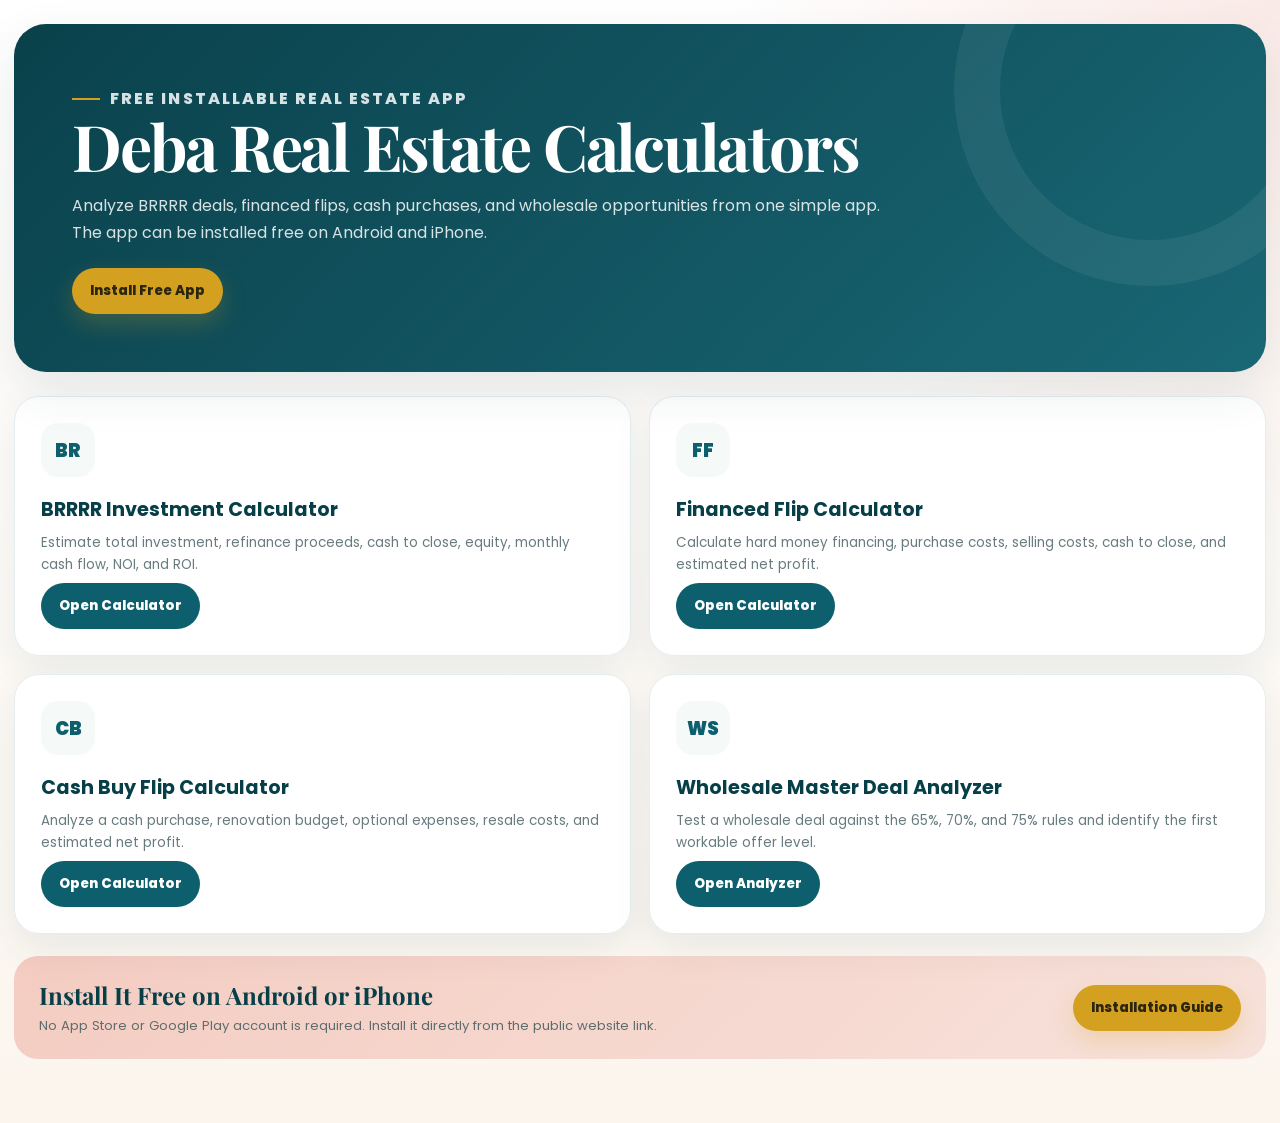
==== index.html @ 37413eb8 "Add files via upload" ====
<!DOCTYPE html>
<html lang="en">
<head>

<meta charset="UTF-8">
<meta name="viewport" content="width=device-width, initial-scale=1.0">
<meta name="theme-color" content="#0d5f6e">
<link rel="manifest" href="./manifest.webmanifest">
<link rel="apple-touch-icon" href="./icons/apple-touch-icon.png">
<link rel="preconnect" href="https://fonts.googleapis.com">
<link rel="preconnect" href="https://fonts.gstatic.com" crossorigin>
<link href="https://fonts.googleapis.com/css2?family=Playfair+Display:wght@700&family=Poppins:wght@400;500;600;700;800&display=swap" rel="stylesheet">
<link rel="stylesheet" href="./styles.css">

<title>Deba Real Estate Calculators</title>
</head>
<body>
<main class="app-page">
  <section class="hero">
    <p class="eyebrow">Free Installable Real Estate App</p>
    <h1>Deba Real Estate Calculators</h1>
    <p>
      Analyze BRRRR deals, financed flips, cash purchases, and wholesale opportunities
      from one simple app. The app can be installed free on Android and iPhone.
    </p>
    <div class="hero-actions">
      <button class="btn btn-primary" type="button" id="installAppBtn">Install Free App</button>
    </div>
  </section>

  <section class="home-grid">
    <article class="app-card">
      <div class="app-icon">BR</div>
      <h2>BRRRR Investment Calculator</h2>
      <p>Estimate total investment, refinance proceeds, cash to close, equity, monthly cash flow, NOI, and ROI.</p>
      <a class="btn btn-teal" href="./brrrr.html">Open Calculator</a>
    </article>

    <article class="app-card">
      <div class="app-icon">FF</div>
      <h2>Financed Flip Calculator</h2>
      <p>Calculate hard money financing, purchase costs, selling costs, cash to close, and estimated net profit.</p>
      <a class="btn btn-teal" href="./financed-flip.html">Open Calculator</a>
    </article>

    <article class="app-card">
      <div class="app-icon">CB</div>
      <h2>Cash Buy Flip Calculator</h2>
      <p>Analyze a cash purchase, renovation budget, optional expenses, resale costs, and estimated net profit.</p>
      <a class="btn btn-teal" href="./cash-buy.html">Open Calculator</a>
    </article>

    <article class="app-card">
      <div class="app-icon">WS</div>
      <h2>Wholesale Master Deal Analyzer</h2>
      <p>Test a wholesale deal against the 65%, 70%, and 75% rules and identify the first workable offer level.</p>
      <a class="btn btn-teal" href="./wholesale.html">Open Analyzer</a>
    </article>
  </section>

  <section class="install-card">
    <div>
      <h2>Install It Free on Android or iPhone</h2>
      <p>No App Store or Google Play account is required. Install it directly from the public website link.</p>
    </div>
    <button class="btn btn-primary" type="button" onclick="document.getElementById('installAppBtn').click()">Installation Guide</button>
  </section>
</main>

<div class="install-help" id="installHelp">
  <div class="install-modal">
    <h2>Install the Free App</h2>
    <p><strong>Android:</strong> Open this site in Chrome, tap the menu, then choose <em>Install app</em> or <em>Add to Home screen</em>.</p>
    <p><strong>iPhone:</strong> Open this site in Safari, tap Share, choose <em>Add to Home Screen</em>, then tap Add.</p>
    <button class="btn btn-teal" type="button" id="closeInstallHelp">Close</button>
  </div>
</div>

<script src="./common.js"></script>
</body>
</html>
---- styles.css ----
:root{--teal:#0d5f6e;--teal-dark:#073f49;--gold:#d4a020;--cream:#fbf5ee;--white:#fff;--ink:#16363b;--muted:#687b7f;--line:rgba(13,95,110,.14);--soft:#f5faf9;--soft2:#eef6f5;--blue:#e8f1fb;--green:#e7f7e9;--green-text:#17733c;--orange:#fff1d6;--orange-text:#9a6200;--red:#ffe4e1;--red-text:#b82d22;--shadow:0 18px 48px rgba(7,63,73,.10)}
*{box-sizing:border-box}html{scroll-behavior:smooth}body{margin:0;color:var(--ink);font-family:Poppins,Arial,sans-serif;background:radial-gradient(circle at top right,rgba(232,160,144,.22),transparent 32%),linear-gradient(180deg,#fff 0%,var(--cream) 100%)}button,input{font:inherit}a{color:inherit}
.app-page{width:min(1380px,calc(100% - 28px));margin:auto;padding:24px 0 64px}
.hero{position:relative;overflow:hidden;padding:clamp(30px,5vw,58px);border-radius:32px;color:#fff;background:linear-gradient(135deg,rgba(7,63,73,.99),rgba(13,95,110,.95));box-shadow:var(--shadow)}
.hero:after{content:"";position:absolute;width:300px;height:300px;right:-80px;top:-130px;border:46px solid rgba(255,255,255,.06);border-radius:50%}
.eyebrow{position:relative;z-index:1;display:inline-flex;align-items:center;gap:10px;margin:0 0 14px;color:#ffe5a6;font-size:.78rem;font-weight:800;letter-spacing:.13em;text-transform:uppercase}.eyebrow:before{content:"";width:28px;height:2px;background:var(--gold)}
.hero h1{position:relative;z-index:1;margin:0 0 14px;color:#fff!important;font-family:"Playfair Display",Georgia,serif;font-size:clamp(2.2rem,5vw,4.5rem);line-height:1.02;letter-spacing:-.035em}.hero p{position:relative;z-index:1;max-width:820px;margin:0;color:rgba(255,255,255,.84);font-size:1rem;line-height:1.7}
.hero-actions{display:flex;flex-wrap:wrap;gap:10px;margin-top:22px;position:relative;z-index:1}.btn{min-height:46px;padding:0 18px;border:0;border-radius:999px;cursor:pointer;font-size:.84rem;font-weight:800;text-decoration:none;display:inline-flex;align-items:center;justify-content:center;transition:.16s}.btn:hover{transform:translateY(-1px)}.btn-primary{background:var(--gold);color:#2d260e;box-shadow:0 10px 24px rgba(212,160,32,.24)}.btn-light{border:1px solid rgba(255,255,255,.18);background:rgba(255,255,255,.10);color:#fff}.btn-outline{border:1px solid var(--line);background:#fff;color:var(--teal-dark)}.btn-teal{background:var(--teal);color:#fff}
.home-grid{display:grid;grid-template-columns:repeat(2,minmax(0,1fr));gap:18px;margin-top:24px}.app-card{display:flex;min-height:260px;flex-direction:column;padding:26px;border:1px solid rgba(13,95,110,.11);border-radius:25px;background:rgba(255,255,255,.95);box-shadow:0 14px 38px rgba(7,63,73,.08);transition:.17s}.app-card:hover{transform:translateY(-3px)}.app-icon{display:grid;width:54px;height:54px;place-items:center;border-radius:17px;background:var(--soft);color:var(--teal);font-size:1.15rem;font-weight:900;margin-bottom:18px}.app-card h2{margin:0 0 8px;color:var(--teal-dark);font-size:1.2rem}.app-card p{margin:0;color:var(--muted);font-size:.84rem;line-height:1.65}.app-card .btn{margin-top:auto;align-self:flex-start}
.install-card{margin-top:22px;padding:23px 25px;border-radius:24px;display:grid;grid-template-columns:1fr auto;gap:18px;align-items:center;background:linear-gradient(135deg,#f4ccc1,#f7e2db)}.install-card h2{margin:0 0 5px;color:var(--teal-dark);font-family:"Playfair Display",Georgia,serif}.install-card p{margin:0;color:#5f6c6d;font-size:.82rem}
.calculator-layout{display:grid;grid-template-columns:minmax(0,1fr) 330px;gap:24px;align-items:start;margin-top:24px}.main-card{padding:28px;border-radius:28px;background:rgba(255,255,255,.94);border:1px solid rgba(13,95,110,.10);box-shadow:var(--shadow)}.sidebar{position:sticky;top:16px;display:flex;flex-direction:column;gap:16px}.side-card{padding:20px;border-radius:22px;background:#fff;border:1px solid var(--line);box-shadow:0 12px 30px rgba(7,63,73,.07)}.side-card h3{margin:0 0 13px;color:var(--teal-dark);font-size:1rem}
.top-summary{display:grid;grid-template-columns:repeat(3,minmax(0,1fr));gap:13px;margin-bottom:20px}.summary-box{padding:18px;border-radius:19px;background:var(--soft);border:1px solid rgba(13,95,110,.09)}.summary-box.primary{color:#fff;background:linear-gradient(135deg,var(--teal-dark),var(--teal));border:none}.summary-label{display:block;margin-bottom:5px;color:var(--muted);font-size:.68rem;font-weight:800;letter-spacing:.08em;text-transform:uppercase}.summary-box.primary .summary-label{color:rgba(255,255,255,.7)}.summary-value{display:block;font-size:clamp(1.25rem,2vw,1.75rem);font-weight:800;line-height:1.15;word-break:break-word}
.calc-section{overflow:hidden;margin-top:16px;border:1px solid var(--line);border-radius:22px;background:#fff}.calc-section summary{display:flex;align-items:center;justify-content:space-between;gap:14px;padding:20px 22px;cursor:pointer;list-style:none;background:linear-gradient(180deg,#fff,#f8fbfa)}.calc-section summary::-webkit-details-marker{display:none}.section-head{display:flex;align-items:center;gap:12px}.section-num{display:grid;width:38px;height:38px;place-items:center;flex:0 0 38px;border-radius:12px;background:var(--teal);color:#fff;font-size:.82rem;font-weight:800}.section-head h2{margin:0;color:var(--teal-dark);font-size:1.08rem}.section-head p{margin:3px 0 0;color:var(--muted);font-size:.75rem}.caret{display:grid;width:36px;height:36px;place-items:center;border-radius:12px;background:var(--soft);color:var(--teal);font-size:1.15rem;font-weight:800;transition:.18s}.calc-section[open] .caret{transform:rotate(180deg)}.section-body{padding:0 22px 22px;border-top:1px solid var(--line)}
.grid-2{display:grid;grid-template-columns:repeat(2,minmax(0,1fr));gap:14px;padding-top:20px}.grid-3{display:grid;grid-template-columns:repeat(3,minmax(0,1fr));gap:14px;padding-top:20px}.field,.result-item{min-width:0}.field label,.result-label{display:block;margin-bottom:7px;color:#274b51;font-size:.78rem;font-weight:700}.input-wrap,.output-wrap{position:relative}.symbol-left,.symbol-right{position:absolute;top:50%;transform:translateY(-50%);color:#607377;font-size:.82rem;font-weight:800;pointer-events:none}.symbol-left{left:14px}.symbol-right{right:14px}
input{width:100%;min-height:52px;border:1px solid rgba(13,95,110,.16);border-radius:15px;background:var(--soft2);color:var(--ink);padding:0 14px;font-size:.9rem;font-weight:700;outline:none}input.has-left{padding-left:32px}input.has-right{padding-right:35px}input:focus{border-color:var(--teal);box-shadow:0 0 0 4px rgba(13,95,110,.08);background:#fff}
.output{min-height:52px;display:flex;align-items:center;justify-content:flex-end;border-radius:15px;padding:0 14px;background:var(--blue);color:var(--ink);border:1px solid rgba(13,95,110,.11);font-size:.92rem;font-weight:800;text-align:right}.output.money{padding-left:32px}.output.green{background:var(--green);color:var(--green-text)}.output.orange{background:var(--orange);color:var(--orange-text)}.output.red{background:var(--red);color:var(--red-text)}
.status-pill{display:flex;align-items:center;gap:10px;margin-top:16px;padding:14px 16px;border-radius:16px;font-size:.84rem;font-weight:800}.status-pill:before{content:"";width:10px;height:10px;border-radius:50%;background:currentColor;box-shadow:0 0 0 5px currentColor;opacity:.2}.status-green{background:#e5f7ea;color:#187a37;border:1px solid #b8dfc4}.status-orange{background:#fff3d8;color:#956000;border:1px solid #eed186}.status-red{background:#ffe7e3;color:#ba2e22;border:1px solid #efada7}
.action-grid{display:grid;grid-template-columns:1fr 1fr;gap:10px;margin-top:18px}.legend{display:grid;gap:9px}.legend-item{display:grid;grid-template-columns:86px 1fr;overflow:hidden;border-radius:12px;border:1px solid var(--line);font-size:.76rem}.legend-item span{padding:9px 10px}.legend-good span:first-child{background:#73d13d;font-weight:800}.legend-bad span:first-child{background:#ffc000;font-weight:800}.legend-no span:first-child{background:#ff2a17;color:#fff;font-weight:800}.tip-list{display:grid;gap:9px;margin:0;padding:0;list-style:none}.tip-list li{display:flex;gap:9px;color:#54686b;font-size:.78rem;line-height:1.45}.tip-list li:before{content:"✓";color:var(--teal);font-weight:900}
.back-link{display:inline-flex;margin-bottom:15px;color:var(--teal-dark);font-size:.8rem;font-weight:800;text-decoration:none}.toast{position:fixed;left:50%;bottom:24px;z-index:9999;max-width:calc(100% - 30px);padding:11px 17px;border-radius:999px;background:var(--teal-dark);color:#fff;font-size:.8rem;font-weight:800;opacity:0;pointer-events:none;transform:translate(-50%,14px);transition:.18s}.toast.show{opacity:1;transform:translate(-50%,0)}
.install-help{display:none;position:fixed;inset:0;z-index:9998;padding:18px;background:rgba(3,31,36,.72);align-items:center;justify-content:center}.install-help.show{display:flex}.install-modal{width:min(520px,100%);padding:24px;border-radius:24px;background:#fff;box-shadow:var(--shadow)}.install-modal h2{margin:0 0 8px;color:var(--teal-dark)}.install-modal p{color:var(--muted);font-size:.84rem;line-height:1.6}
@media(max-width:1050px){.calculator-layout{grid-template-columns:1fr}.sidebar{position:static;display:grid;grid-template-columns:repeat(2,minmax(0,1fr))}}
@media(max-width:760px){.app-page{width:min(100% - 16px,1380px);padding-top:8px}.hero{padding:29px 21px;border-radius:24px}.home-grid,.top-summary,.grid-2,.grid-3,.sidebar,.install-card{grid-template-columns:1fr}.main-card{padding:18px}.section-body{padding:0 15px 16px}.calc-section summary{padding:17px 15px}.section-head p{display:none}.action-grid{grid-template-columns:1fr}.btn{width:100%}.hero-actions{display:grid}}
@media print{body{background:#fff}.app-page{width:100%;padding:0}.hero-actions,.action-grid,.sidebar,.back-link,.install-card{display:none!important}.hero{background:#fff;color:#111;border:1px solid #bbb;box-shadow:none}.hero h1,.hero p,.eyebrow{color:#111!important}.calculator-layout{grid-template-columns:1fr}.main-card{box-shadow:none}}
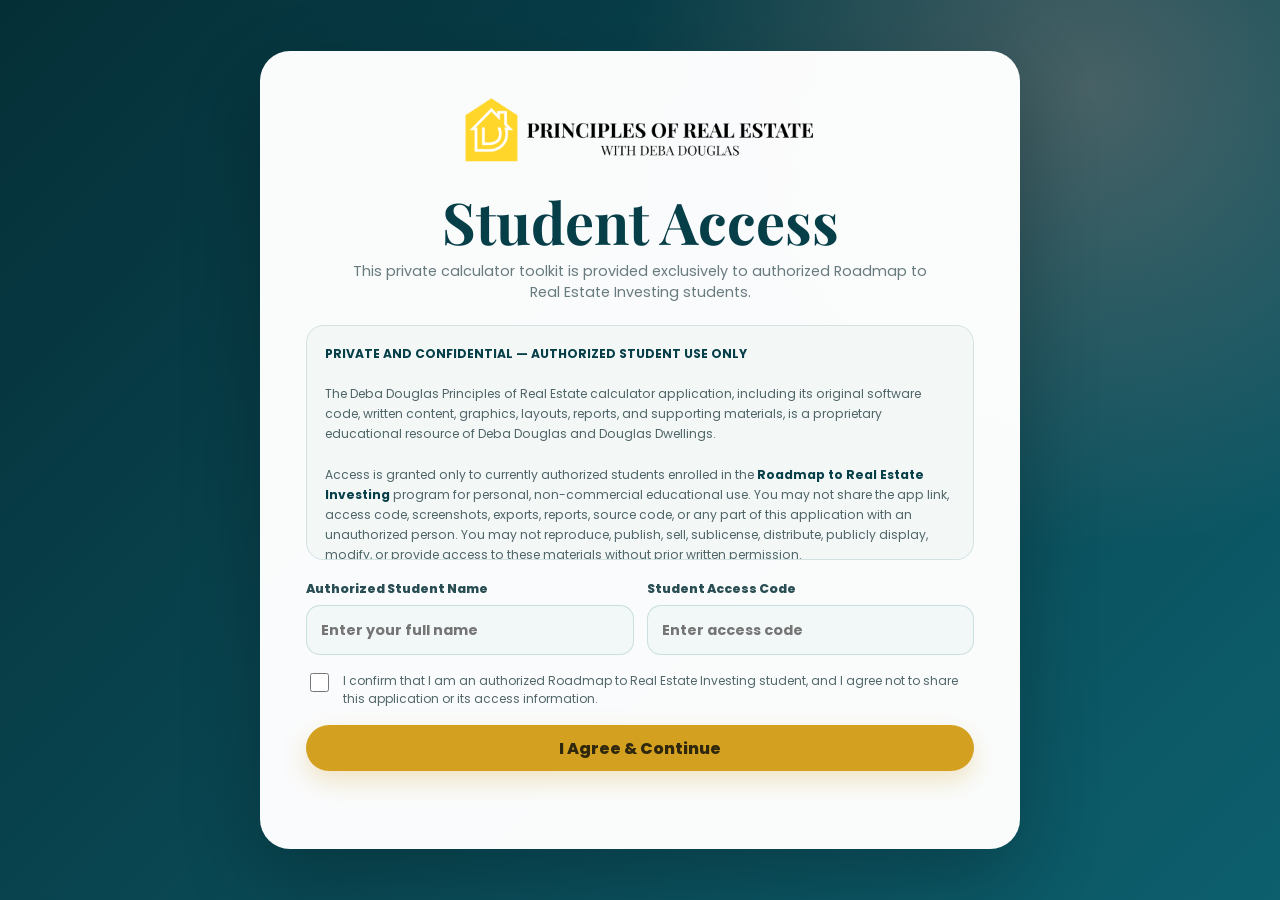
==== commit 0d27c983: "Add files via upload" ====
--- a/index.html
+++ b/index.html
@@ -1,81 +1,2199 @@
 <!DOCTYPE html>
 <html lang="en">
 <head>
-
-<meta charset="UTF-8">
-<meta name="viewport" content="width=device-width, initial-scale=1.0">
-<meta name="theme-color" content="#0d5f6e">
-<link rel="manifest" href="./manifest.webmanifest">
-<link rel="apple-touch-icon" href="./icons/apple-touch-icon.png">
-<link rel="preconnect" href="https://fonts.googleapis.com">
-<link rel="preconnect" href="https://fonts.gstatic.com" crossorigin>
-<link href="https://fonts.googleapis.com/css2?family=Playfair+Display:wght@700&family=Poppins:wght@400;500;600;700;800&display=swap" rel="stylesheet">
-<link rel="stylesheet" href="./styles.css">
-
-<title>Deba Real Estate Calculators</title>
+  <meta charset="UTF-8">
+  <meta name="viewport" content="width=device-width, initial-scale=1, viewport-fit=cover">
+  <meta name="theme-color" content="#0d5f6e">
+  <meta name="apple-mobile-web-app-capable" content="yes">
+  <meta name="apple-mobile-web-app-status-bar-style" content="default">
+  <meta name="apple-mobile-web-app-title" content="Deba Real Estate">
+  <meta name="description" content="Private real estate calculator toolkit for authorized Roadmap to Real Estate Investing students.">
+
+  <title>Deba Douglas Principles of Real Estate</title>
+
+  <link rel="manifest" href="manifest.webmanifest">
+  <link rel="apple-touch-icon" href="icons/apple-touch-icon.png">
+  <link rel="icon" type="image/png" sizes="192x192" href="icons/icon-192.png">
+
+  <link rel="preconnect" href="https://fonts.googleapis.com">
+  <link rel="preconnect" href="https://fonts.gstatic.com" crossorigin>
+  <link href="https://fonts.googleapis.com/css2?family=Playfair+Display:wght@700&family=Poppins:wght@400;500;600;700;800&display=swap" rel="stylesheet">
+
+  <style>
+    :root{
+      --teal:#0d5f6e;
+      --teal-dark:#073f49;
+      --gold:#d4a020;
+      --yellow:#ffd42a;
+      --salmon:#e8a090;
+      --cream:#fbf5ee;
+      --white:#ffffff;
+      --ink:#17383d;
+      --muted:#687b7f;
+      --line:rgba(13,95,110,.14);
+      --soft:#f3f8f7;
+      --blue:#e8f1fb;
+      --green:#e6f7e9;
+      --green-text:#16723b;
+      --orange:#fff1d5;
+      --orange-text:#986100;
+      --red:#ffe4e1;
+      --red-text:#b82c22;
+      --shadow:0 18px 48px rgba(7,63,73,.11);
+      --radius-xl:32px;
+      --radius-lg:25px;
+      --radius-md:18px;
+      --safe-bottom:env(safe-area-inset-bottom, 0px);
+    }
+
+    *{box-sizing:border-box}
+
+    html{scroll-behavior:smooth}
+
+    body{
+      margin:0;
+      min-height:100vh;
+      color:var(--ink);
+      font-family:"Poppins",Arial,sans-serif;
+      background:
+        radial-gradient(circle at top right,rgba(232,160,144,.22),transparent 32%),
+        linear-gradient(180deg,#ffffff 0%,var(--cream) 100%);
+    }
+
+    button,input,select{font:inherit}
+    button,a{-webkit-tap-highlight-color:transparent}
+    [hidden]{display:none!important}
+
+    .access-gate{
+      position:fixed;
+      inset:0;
+      z-index:10000;
+      display:grid;
+      place-items:center;
+      overflow:auto;
+      padding:24px;
+      background:
+        radial-gradient(circle at 85% 10%,rgba(232,160,144,.28),transparent 34%),
+        linear-gradient(135deg,#052f37,#0d5f6e);
+    }
+
+    .access-card{
+      width:min(760px,100%);
+      padding:clamp(24px,5vw,46px);
+      border-radius:30px;
+      background:rgba(255,255,255,.98);
+      box-shadow:0 30px 80px rgba(0,0,0,.24);
+    }
+
+    .gate-logo{
+      width:min(360px,80%);
+      height:auto;
+      display:block;
+      margin:0 auto 24px;
+    }
+
+    .access-card h1{
+      margin:0 0 10px;
+      color:var(--teal-dark);
+      font-family:"Playfair Display",Georgia,serif;
+      font-size:clamp(2rem,5vw,3.6rem);
+      line-height:1.03;
+      text-align:center;
+    }
+
+    .gate-sub{
+      margin:0 auto 22px;
+      max-width:600px;
+      color:var(--muted);
+      text-align:center;
+      font-size:.9rem;
+    }
+
+    .legal-box{
+      max-height:235px;
+      overflow:auto;
+      margin:0 0 20px;
+      padding:18px;
+      border:1px solid var(--line);
+      border-radius:18px;
+      background:var(--soft);
+      color:#506568;
+      font-size:.76rem;
+      line-height:1.65;
+    }
+
+    .legal-box strong{color:var(--teal-dark)}
+
+    .gate-grid{
+      display:grid;
+      grid-template-columns:1fr 1fr;
+      gap:13px;
+    }
+
+    .gate-field label,
+    .field label{
+      display:block;
+      margin-bottom:7px;
+      color:#284d53;
+      font-size:.78rem;
+      font-weight:800;
+    }
+
+    input,select{
+      width:100%;
+      min-height:50px;
+      padding:0 14px;
+      border:1px solid rgba(13,95,110,.17);
+      border-radius:14px;
+      outline:none;
+      color:var(--ink);
+      background:#f2f8f7;
+      font-size:.9rem;
+      font-weight:700;
+      transition:border-color .16s ease,box-shadow .16s ease,background .16s ease;
+    }
+
+    input:focus,select:focus{
+      border-color:var(--teal);
+      background:#fff;
+      box-shadow:0 0 0 4px rgba(13,95,110,.08);
+    }
+
+    .agreement{
+      display:flex;
+      gap:11px;
+      align-items:flex-start;
+      margin:17px 0;
+      color:#52676a;
+      font-size:.75rem;
+      line-height:1.5;
+    }
+
+    .agreement input{
+      width:19px;
+      min-height:19px;
+      height:19px;
+      flex:0 0 19px;
+      margin-top:1px;
+      accent-color:var(--teal);
+    }
+
+    .gate-button,.app-button{
+      min-height:46px;
+      border:0;
+      border-radius:999px;
+      cursor:pointer;
+      font-weight:800;
+      transition:transform .16s ease,box-shadow .16s ease,background .16s ease;
+    }
+
+    .gate-button{
+      width:100%;
+      color:#2f280d;
+      background:var(--gold);
+      box-shadow:0 10px 24px rgba(212,160,32,.25);
+    }
+
+    .gate-button:hover,.app-button:hover{transform:translateY(-1px)}
+
+    .gate-error{
+      min-height:22px;
+      margin:10px 0 0;
+      color:#ba2e22;
+      font-size:.76rem;
+      font-weight:700;
+      text-align:center;
+    }
+
+    .app-shell{
+      min-height:100vh;
+      padding-bottom:calc(50px + var(--safe-bottom));
+    }
+
+    .topbar{
+      position:sticky;
+      top:0;
+      z-index:100;
+      border-bottom:1px solid rgba(13,95,110,.10);
+      background:rgba(255,255,255,.93);
+      backdrop-filter:blur(15px);
+    }
+
+    .topbar-inner{
+      width:min(1420px,calc(100% - 28px));
+      margin:0 auto;
+      min-height:74px;
+      display:flex;
+      align-items:center;
+      justify-content:space-between;
+      gap:16px;
+    }
+
+    .brand{
+      display:flex;
+      align-items:center;
+      gap:13px;
+      min-width:0;
+      text-decoration:none;
+    }
+
+    .brand img{
+      width:210px;
+      max-width:43vw;
+      height:auto;
+      display:block;
+    }
+
+    .authorized{
+      display:block;
+      color:var(--muted);
+      font-size:.68rem;
+      font-weight:700;
+      white-space:nowrap;
+      overflow:hidden;
+      text-overflow:ellipsis;
+    }
+
+    .topbar-actions{
+      display:flex;
+      gap:8px;
+      flex:0 0 auto;
+    }
+
+    .app-button{
+      display:inline-flex;
+      align-items:center;
+      justify-content:center;
+      min-height:42px;
+      padding:0 15px;
+      color:var(--teal-dark);
+      background:var(--soft);
+      font-size:.75rem;
+    }
+
+    .app-button.primary{
+      color:#2f280d;
+      background:var(--gold);
+    }
+
+    .app-button.outline{
+      border:1px solid var(--line);
+      background:#fff;
+    }
+
+    .app-main{
+      width:min(1420px,calc(100% - 28px));
+      margin:0 auto;
+      padding:24px 0 0;
+    }
+
+    .view{animation:fadeUp .28s ease}
+
+    @keyframes fadeUp{
+      from{opacity:0;transform:translateY(7px)}
+      to{opacity:1;transform:translateY(0)}
+    }
+
+    .dashboard-hero{
+      position:relative;
+      overflow:hidden;
+      padding:clamp(30px,6vw,70px);
+      border-radius:var(--radius-xl);
+      color:#fff;
+      background:linear-gradient(135deg,var(--teal-dark),var(--teal));
+      box-shadow:var(--shadow);
+    }
+
+    .dashboard-hero::after{
+      content:"";
+      position:absolute;
+      width:330px;
+      height:330px;
+      top:-190px;
+      right:-85px;
+      border:54px solid rgba(255,255,255,.06);
+      border-radius:50%;
+    }
+
+    .eyebrow{
+      position:relative;
+      z-index:1;
+      display:inline-flex;
+      align-items:center;
+      gap:10px;
+      margin:0 0 15px;
+      color:#ffe8a9;
+      font-size:.76rem;
+      font-weight:800;
+      letter-spacing:.13em;
+      text-transform:uppercase;
+    }
+
+    .eyebrow::before{
+      content:"";
+      width:28px;
+      height:2px;
+      background:var(--gold);
+    }
+
+    .dashboard-hero h1{
+      position:relative;
+      z-index:1;
+      max-width:900px;
+      margin:0 0 14px;
+      color:#fff!important;
+      font-family:"Playfair Display",Georgia,serif;
+      font-size:clamp(2.3rem,6vw,5rem);
+      line-height:.99;
+      letter-spacing:-.04em;
+    }
+
+    .dashboard-hero p{
+      position:relative;
+      z-index:1;
+      max-width:760px;
+      margin:0;
+      color:rgba(255,255,255,.82);
+      font-size:.96rem;
+      line-height:1.7;
+    }
+
+    .calculator-grid{
+      display:grid;
+      grid-template-columns:repeat(2,minmax(0,1fr));
+      gap:18px;
+      margin-top:24px;
+    }
+
+    .calculator-card{
+      display:flex;
+      min-height:255px;
+      flex-direction:column;
+      padding:25px;
+      border:1px solid rgba(13,95,110,.11);
+      border-radius:var(--radius-lg);
+      background:rgba(255,255,255,.95);
+      box-shadow:0 14px 38px rgba(7,63,73,.07);
+      transition:transform .18s ease,box-shadow .18s ease,border-color .18s ease;
+    }
+
+    .calculator-card:hover{
+      transform:translateY(-3px);
+      border-color:rgba(13,95,110,.24);
+      box-shadow:0 18px 44px rgba(7,63,73,.1);
+    }
+
+    .card-icon{
+      display:grid;
+      width:50px;
+      height:50px;
+      place-items:center;
+      margin-bottom:17px;
+      border-radius:16px;
+      color:var(--teal);
+      background:var(--soft);
+      font-size:1.25rem;
+      font-weight:800;
+    }
+
+    .calculator-card h2{
+      margin:0 0 8px;
+      color:var(--teal-dark);
+      font-size:1.2rem;
+      line-height:1.25;
+    }
+
+    .calculator-card p{
+      margin:0;
+      color:var(--muted);
+      font-size:.8rem;
+      line-height:1.6;
+    }
+
+    .calculator-card .app-button{
+      align-self:flex-start;
+      margin-top:auto;
+    }
+
+    .student-notice{
+      margin-top:20px;
+      padding:18px 20px;
+      border-left:4px solid var(--gold);
+      border-radius:0 17px 17px 0;
+      color:#655f4d;
+      background:#fff7df;
+      font-size:.76rem;
+      line-height:1.6;
+    }
+
+    .calc-header{
+      display:flex;
+      align-items:center;
+      justify-content:space-between;
+      gap:18px;
+      margin-bottom:18px;
+      padding:22px 24px;
+      border-radius:23px;
+      color:#fff;
+      background:linear-gradient(135deg,var(--teal-dark),var(--teal));
+      box-shadow:var(--shadow);
+    }
+
+    .calc-header h1{
+      margin:0 0 5px;
+      color:#fff!important;
+      font-family:"Playfair Display",Georgia,serif;
+      font-size:clamp(1.7rem,4vw,3.1rem);
+      line-height:1.05;
+    }
+
+    .calc-header p{
+      margin:0;
+      color:rgba(255,255,255,.77);
+      font-size:.78rem;
+    }
+
+    .calc-header-actions{
+      display:flex;
+      flex-wrap:wrap;
+      justify-content:flex-end;
+      gap:8px;
+    }
+
+    .calc-header .app-button{
+      color:#fff;
+      background:rgba(255,255,255,.11);
+      border:1px solid rgba(255,255,255,.16);
+    }
+
+    .calc-header .app-button.primary{
+      color:#2f280d;
+      background:var(--gold);
+      border-color:var(--gold);
+    }
+
+    .summary-grid{
+      display:grid;
+      grid-template-columns:repeat(3,minmax(0,1fr));
+      gap:13px;
+      margin-bottom:18px;
+    }
+
+    .summary-card{
+      padding:18px;
+      border:1px solid rgba(13,95,110,.09);
+      border-radius:19px;
+      background:var(--soft);
+    }
+
+    .summary-card.primary{
+      color:#fff;
+      background:linear-gradient(135deg,var(--teal-dark),var(--teal));
+      border:0;
+    }
+
+    .summary-label{
+      display:block;
+      margin-bottom:6px;
+      color:var(--muted);
+      font-size:.68rem;
+      font-weight:800;
+      letter-spacing:.07em;
+      text-transform:uppercase;
+    }
+
+    .summary-card.primary .summary-label{color:rgba(255,255,255,.68)}
+
+    .summary-value{
+      display:block;
+      font-size:clamp(1.2rem,2.4vw,1.75rem);
+      font-weight:800;
+      line-height:1.15;
+      word-break:break-word;
+    }
+
+    .calc-layout{
+      display:grid;
+      grid-template-columns:minmax(0,1fr) 300px;
+      gap:20px;
+      align-items:start;
+    }
+
+    .calc-main{
+      padding:22px;
+      border:1px solid rgba(13,95,110,.10);
+      border-radius:var(--radius-lg);
+      background:rgba(255,255,255,.95);
+      box-shadow:0 14px 38px rgba(7,63,73,.07);
+    }
+
+    .calc-side{
+      position:sticky;
+      top:94px;
+      display:grid;
+      gap:15px;
+    }
+
+    .side-card{
+      padding:19px;
+      border:1px solid rgba(13,95,110,.10);
+      border-radius:20px;
+      background:#fff;
+      box-shadow:0 12px 30px rgba(7,63,73,.06);
+    }
+
+    .side-card h3{
+      margin:0 0 12px;
+      color:var(--teal-dark);
+      font-size:.95rem;
+    }
+
+    .side-card p,
+    .side-card li{
+      color:var(--muted);
+      font-size:.73rem;
+      line-height:1.55;
+    }
+
+    .side-card ul{
+      margin:0;
+      padding-left:18px;
+    }
+
+    details.calc-section{
+      overflow:hidden;
+      margin-top:14px;
+      border:1px solid var(--line);
+      border-radius:20px;
+      background:#fff;
+    }
+
+    details.calc-section:first-child{margin-top:0}
+
+    .section-summary{
+      display:flex;
+      align-items:center;
+      justify-content:space-between;
+      gap:15px;
+      padding:18px 19px;
+      cursor:pointer;
+      list-style:none;
+      background:linear-gradient(180deg,#fff,#f8fbfa);
+      user-select:none;
+    }
+
+    .section-summary::-webkit-details-marker{display:none}
+
+    .section-summary-left{
+      display:flex;
+      align-items:center;
+      gap:11px;
+      min-width:0;
+    }
+
+    .section-number{
+      display:grid;
+      width:36px;
+      height:36px;
+      flex:0 0 36px;
+      place-items:center;
+      border-radius:11px;
+      color:#fff;
+      background:var(--teal);
+      font-size:.78rem;
+      font-weight:800;
+    }
+
+    .section-summary h2{
+      margin:0 0 3px;
+      color:var(--teal-dark);
+      font-size:1rem;
+      line-height:1.25;
+    }
+
+    .section-summary p{
+      margin:0;
+      color:var(--muted);
+      font-size:.69rem;
+    }
+
+    .caret{
+      display:grid;
+      width:34px;
+      height:34px;
+      flex:0 0 34px;
+      place-items:center;
+      border-radius:11px;
+      color:var(--teal);
+      background:var(--soft);
+      font-size:1.12rem;
+      font-weight:800;
+      transition:transform .18s ease;
+    }
+
+    details[open] .caret{transform:rotate(180deg)}
+
+    .section-body{
+      padding:19px;
+      border-top:1px solid var(--line);
+    }
+
+    .field-grid{
+      display:grid;
+      grid-template-columns:repeat(2,minmax(0,1fr));
+      gap:13px;
+    }
+
+    .field.full{grid-column:1/-1}
+
+    .input-wrap,.output-wrap{position:relative}
+
+    .prefix,.suffix{
+      position:absolute;
+      top:50%;
+      transform:translateY(-50%);
+      color:#607477;
+      font-size:.78rem;
+      font-weight:800;
+      pointer-events:none;
+    }
+
+    .prefix{left:13px}
+    .suffix{right:13px}
+    input.with-prefix{padding-left:30px}
+    input.with-suffix{padding-right:36px}
+
+    .result-grid{
+      display:grid;
+      grid-template-columns:repeat(2,minmax(0,1fr));
+      gap:12px;
+      margin-top:13px;
+    }
+
+    .result-item label{
+      display:block;
+      margin-bottom:7px;
+      color:#284d53;
+      font-size:.74rem;
+      font-weight:800;
+    }
+
+    .output{
+      min-height:50px;
+      display:flex;
+      align-items:center;
+      justify-content:flex-end;
+      padding:0 13px;
+      border:1px solid rgba(13,95,110,.10);
+      border-radius:14px;
+      color:var(--ink);
+      background:var(--blue);
+      font-size:.88rem;
+      font-weight:800;
+      text-align:right;
+    }
+
+    .output.money{padding-left:30px}
+    .output.green{color:var(--green-text);background:var(--green)}
+    .output.orange{color:var(--orange-text);background:var(--orange)}
+    .output.red{color:var(--red-text);background:var(--red)}
+
+    .status{
+      display:flex;
+      align-items:center;
+      gap:9px;
+      margin-top:13px;
+      padding:13px 14px;
+      border-radius:15px;
+      font-size:.78rem;
+      font-weight:800;
+    }
+
+    .status::before{
+      content:"";
+      width:9px;
+      height:9px;
+      flex:0 0 9px;
+      border-radius:50%;
+      background:currentColor;
+      box-shadow:0 0 0 5px currentColor;
+      opacity:.2;
+    }
+
+    .status.green{color:var(--green-text);background:var(--green)}
+    .status.orange{color:var(--orange-text);background:var(--orange)}
+    .status.red{color:var(--red-text);background:var(--red)}
+
+    .action-grid{
+      display:grid;
+      grid-template-columns:1fr 1fr;
+      gap:8px;
+      margin-top:14px;
+    }
+
+    .action-grid .app-button{
+      width:100%;
+      border:1px solid var(--line);
+      background:#fff;
+    }
+
+    .action-grid .app-button.primary{
+      border-color:var(--gold);
+      background:var(--gold);
+    }
+
+    .rule-table{
+      display:grid;
+      gap:12px;
+    }
+
+    .rule-card{
+      padding:16px;
+      border:1px solid var(--line);
+      border-radius:17px;
+      background:#fff;
+    }
+
+    .rule-card h3{
+      margin:0 0 12px;
+      color:var(--teal-dark);
+      font-size:.95rem;
+    }
+
+    .rule-rows{
+      display:grid;
+      gap:8px;
+    }
+
+    .rule-row{
+      display:flex;
+      align-items:center;
+      justify-content:space-between;
+      gap:14px;
+      padding:9px 11px;
+      border-radius:11px;
+      background:var(--soft);
+      font-size:.73rem;
+    }
+
+    .rule-row span:first-child{color:var(--muted)}
+    .rule-row strong{text-align:right}
+
+    .legal-footer{
+      margin-top:20px;
+      padding:16px 18px;
+      border-radius:17px;
+      color:#6b6655;
+      background:#fff7df;
+      font-size:.68rem;
+      line-height:1.55;
+      text-align:center;
+    }
+
+    .install-modal{
+      position:fixed;
+      inset:0;
+      z-index:9000;
+      display:grid;
+      place-items:center;
+      padding:22px;
+      background:rgba(5,47,55,.70);
+      backdrop-filter:blur(8px);
+    }
+
+    .modal-card{
+      width:min(520px,100%);
+      padding:25px;
+      border-radius:24px;
+      background:#fff;
+      box-shadow:0 24px 70px rgba(0,0,0,.22);
+    }
+
+    .modal-card h2{
+      margin:0 0 8px;
+      color:var(--teal-dark);
+      font-family:"Playfair Display",Georgia,serif;
+      font-size:1.7rem;
+    }
+
+    .modal-card p,.modal-card li{
+      color:var(--muted);
+      font-size:.78rem;
+      line-height:1.6;
+    }
+
+    .modal-actions{
+      display:flex;
+      gap:8px;
+      justify-content:flex-end;
+      margin-top:17px;
+    }
+
+    .toast{
+      position:fixed;
+      left:50%;
+      bottom:calc(22px + var(--safe-bottom));
+      z-index:12000;
+      max-width:calc(100% - 28px);
+      padding:11px 17px;
+      border-radius:999px;
+      color:#fff;
+      background:var(--teal-dark);
+      box-shadow:0 13px 30px rgba(7,63,73,.25);
+      font-size:.76rem;
+      font-weight:800;
+      opacity:0;
+      pointer-events:none;
+      transform:translate(-50%,13px);
+      transition:opacity .18s ease,transform .18s ease;
+    }
+
+    .toast.show{opacity:1;transform:translate(-50%,0)}
+
+    @media(max-width:1020px){
+      .calc-layout{grid-template-columns:1fr}
+      .calc-side{position:static;grid-template-columns:repeat(2,minmax(0,1fr))}
+    }
+
+    @media(max-width:760px){
+      .gate-grid,
+      .calculator-grid,
+      .summary-grid,
+      .field-grid,
+      .result-grid,
+      .calc-side{
+        grid-template-columns:1fr;
+      }
+
+      .field.full{grid-column:auto}
+
+      .topbar-inner{
+        min-height:68px;
+      }
+
+      .brand img{
+        width:160px;
+        max-width:44vw;
+      }
+
+      .authorized{display:none}
+
+      .topbar-actions .app-button{
+        min-height:39px;
+        padding:0 11px;
+        font-size:.67rem;
+      }
+
+      .app-main{
+        width:min(100% - 16px,1420px);
+        padding-top:10px;
+      }
+
+      .dashboard-hero{
+        padding:30px 22px;
+        border-radius:24px;
+      }
+
+      .calculator-card{min-height:230px}
+
+      .calc-header{
+        display:block;
+        padding:20px;
+      }
+
+      .calc-header-actions{
+        justify-content:flex-start;
+        margin-top:15px;
+      }
+
+      .calc-main{padding:14px}
+      .section-summary{padding:16px 14px}
+      .section-body{padding:14px}
+    }
+
+    @media(max-width:500px){
+      .access-gate{padding:10px}
+      .access-card{padding:20px 16px;border-radius:22px}
+      .legal-box{max-height:210px}
+      .topbar-actions #logoutButton{display:none}
+      .calc-header-actions,
+      .action-grid{
+        display:grid;
+        grid-template-columns:1fr 1fr;
+      }
+      .calc-header-actions .app-button{width:100%}
+      .section-summary p{display:none}
+      .modal-actions{display:grid;grid-template-columns:1fr}
+      .modal-actions .app-button{width:100%}
+    }
+
+    @media print{
+      body{background:#fff}
+      .topbar,
+      .calc-header-actions,
+      .action-grid,
+      .calc-side,
+      .toast,
+      .install-modal{
+        display:none!important;
+      }
+
+      .app-main{width:100%;padding:0}
+      .calc-header{box-shadow:none}
+      details.calc-section{break-inside:avoid}
+      details.calc-section:not([open]) .section-body{display:block}
+      .legal-footer{border:1px solid #ddd}
+    }
+  </style>
 </head>
+
 <body>
-<main class="app-page">
-  <section class="hero">
-    <p class="eyebrow">Free Installable Real Estate App</p>
-    <h1>Deba Real Estate Calculators</h1>
-    <p>
-      Analyze BRRRR deals, financed flips, cash purchases, and wholesale opportunities
-      from one simple app. The app can be installed free on Android and iPhone.
-    </p>
-    <div class="hero-actions">
-      <button class="btn btn-primary" type="button" id="installAppBtn">Install Free App</button>
+  <section class="access-gate" id="accessGate">
+    <div class="access-card">
+      <img class="gate-logo" src="assets/deba-logo.png" alt="Deba Douglas Principles of Real Estate">
+      <h1>Student Access</h1>
+      <p class="gate-sub">
+        This private calculator toolkit is provided exclusively to authorized
+        Roadmap to Real Estate Investing students.
+      </p>
+
+      <div class="legal-box">
+        <strong>PRIVATE AND CONFIDENTIAL — AUTHORIZED STUDENT USE ONLY</strong><br><br>
+        The Deba Douglas Principles of Real Estate calculator application, including
+        its original software code, written content, graphics, layouts, reports, and
+        supporting materials, is a proprietary educational resource of Deba Douglas
+        and Douglas Dwellings.<br><br>
+
+        Access is granted only to currently authorized students enrolled in the
+        <strong>Roadmap to Real Estate Investing</strong> program for personal,
+        non-commercial educational use. You may not share the app link, access code,
+        screenshots, exports, reports, source code, or any part of this application
+        with an unauthorized person. You may not reproduce, publish, sell, sublicense,
+        distribute, publicly display, modify, or provide access to these materials
+        without prior written permission.<br><br>
+
+        Unauthorized access or distribution may result in immediate removal of access.
+        Douglas Dwellings reserves the right to pursue available legal remedies where
+        appropriate.<br><br>
+
+        All calculator results are educational estimates only and are not financial,
+        legal, tax, lending, appraisal, accounting, or investment advice. Verify all
+        figures independently and consult qualified professionals before making an
+        investment decision.
+      </div>
+
+      <div class="gate-grid">
+        <div class="gate-field">
+          <label for="studentName">Authorized Student Name</label>
+          <input id="studentName" type="text" autocomplete="name" placeholder="Enter your full name">
+        </div>
+
+        <div class="gate-field">
+          <label for="studentCode">Student Access Code</label>
+          <input id="studentCode" type="password" autocomplete="current-password" placeholder="Enter access code">
+        </div>
+      </div>
+
+      <label class="agreement">
+        <input id="legalAgreement" type="checkbox">
+        <span>
+          I confirm that I am an authorized Roadmap to Real Estate Investing student,
+          and I agree not to share this application or its access information.
+        </span>
+      </label>
+
+      <button class="gate-button" id="accessButton" type="button">
+        I Agree & Continue
+      </button>
+
+      <p class="gate-error" id="gateError"></p>
     </div>
   </section>
 
-  <section class="home-grid">
-    <article class="app-card">
-      <div class="app-icon">BR</div>
-      <h2>BRRRR Investment Calculator</h2>
-      <p>Estimate total investment, refinance proceeds, cash to close, equity, monthly cash flow, NOI, and ROI.</p>
-      <a class="btn btn-teal" href="./brrrr.html">Open Calculator</a>
-    </article>
-
-    <article class="app-card">
-      <div class="app-icon">FF</div>
-      <h2>Financed Flip Calculator</h2>
-      <p>Calculate hard money financing, purchase costs, selling costs, cash to close, and estimated net profit.</p>
-      <a class="btn btn-teal" href="./financed-flip.html">Open Calculator</a>
-    </article>
-
-    <article class="app-card">
-      <div class="app-icon">CB</div>
-      <h2>Cash Buy Flip Calculator</h2>
-      <p>Analyze a cash purchase, renovation budget, optional expenses, resale costs, and estimated net profit.</p>
-      <a class="btn btn-teal" href="./cash-buy.html">Open Calculator</a>
-    </article>
-
-    <article class="app-card">
-      <div class="app-icon">WS</div>
-      <h2>Wholesale Master Deal Analyzer</h2>
-      <p>Test a wholesale deal against the 65%, 70%, and 75% rules and identify the first workable offer level.</p>
-      <a class="btn btn-teal" href="./wholesale.html">Open Analyzer</a>
-    </article>
-  </section>
-
-  <section class="install-card">
-    <div>
-      <h2>Install It Free on Android or iPhone</h2>
-      <p>No App Store or Google Play account is required. Install it directly from the public website link.</p>
+  <div class="app-shell" id="appShell" hidden>
+    <header class="topbar">
+      <div class="topbar-inner">
+        <a class="brand" href="#home" aria-label="Return to calculator dashboard">
+          <div>
+            <img src="assets/deba-logo.png" alt="Deba Douglas Principles of Real Estate">
+            <span class="authorized" id="authorizedStudent"></span>
+          </div>
+        </a>
+
+        <div class="topbar-actions">
+          <button class="app-button primary" id="installButton" type="button">
+            Install App
+          </button>
+          <button class="app-button outline" id="logoutButton" type="button">
+            Lock App
+          </button>
+        </div>
+      </div>
+    </header>
+
+    <main class="app-main">
+      <section class="view" id="homeView">
+        <div class="dashboard-hero">
+          <p class="eyebrow">Private Student Calculator Toolkit</p>
+          <h1>Four Calculators. One Real Estate App.</h1>
+          <p>
+            Analyze BRRRR opportunities, financed flips, cash purchases, and wholesale
+            deals from one installable app built for Roadmap to Real Estate Investing students.
+          </p>
+        </div>
+
+        <div class="calculator-grid">
+          <article class="calculator-card">
+            <span class="card-icon">B</span>
+            <h2>BRRRR Investment Calculator</h2>
+            <p>
+              Estimate total investment, refinance proceeds, equity, monthly cash flow,
+              annual NOI, and cash-on-cash return.
+            </p>
+            <a class="app-button primary" href="#brrrr">Open Calculator</a>
+          </article>
+
+          <article class="calculator-card">
+            <span class="card-icon">F</span>
+            <h2>Financed Flip Calculator</h2>
+            <p>
+              Analyze a hard-money purchase, cash to close, selling costs, total investment,
+              and projected net profit.
+            </p>
+            <a class="app-button primary" href="#financed-flip">Open Calculator</a>
+          </article>
+
+          <article class="calculator-card">
+            <span class="card-icon">C</span>
+            <h2>Cash Buy Flip Calculator</h2>
+            <p>
+              Calculate acquisition, rehab, optional holding costs, selling costs,
+              and projected profit for an all-cash purchase.
+            </p>
+            <a class="app-button primary" href="#cash-buy">Open Calculator</a>
+          </article>
+
+          <article class="calculator-card">
+            <span class="card-icon">W</span>
+            <h2>Wholesale Master Deal Analyzer</h2>
+            <p>
+              Test a seller’s asking price against the 65%, 70%, and 75% rules and
+              identify the best viable wholesale rule.
+            </p>
+            <a class="app-button primary" href="#wholesale">Open Calculator</a>
+          </article>
+        </div>
+
+        <div class="student-notice">
+          <strong>Authorized student reminder:</strong> This app, access code, calculator
+          screenshots, reports, and exported results must not be shared with anyone outside
+          the Roadmap to Real Estate Investing program.
+        </div>
+      </section>
+
+      <!-- BRRRR -->
+      <section class="view calculator-view" id="brrrrView" hidden>
+        <div class="calc-header">
+          <div>
+            <h1>BRRRR Investment Calculator</h1>
+            <p>Buy • Rehab • Rent • Refinance • Repeat</p>
+          </div>
+          <div class="calc-header-actions">
+            <a class="app-button" href="#home">Back</a>
+            <button class="app-button" type="button" data-action="sample" data-calc="brrrr">Sample</button>
+            <button class="app-button" type="button" data-action="clear" data-calc="brrrr">Clear</button>
+            <button class="app-button primary" type="button" data-action="save" data-calc="brrrr">Save</button>
+          </div>
+        </div>
+
+        <div class="summary-grid">
+          <div class="summary-card primary">
+            <span class="summary-label">Monthly Cash Flow</span>
+            <strong class="summary-value" id="b_summaryCashFlow">$0.00</strong>
+          </div>
+          <div class="summary-card">
+            <span class="summary-label">Cash to Close</span>
+            <strong class="summary-value" id="b_summaryCashClose">$0.00</strong>
+          </div>
+          <div class="summary-card">
+            <span class="summary-label">Cash-on-Cash ROI</span>
+            <strong class="summary-value" id="b_summaryRoi">0.00%</strong>
+          </div>
+        </div>
+
+        <div class="calc-layout">
+          <div class="calc-main">
+            <details class="calc-section" open>
+              <summary class="section-summary">
+                <div class="section-summary-left">
+                  <span class="section-number">1</span>
+                  <div>
+                    <h2>Purchase & Rehab</h2>
+                    <p>Enter ARV, purchase, rehab, and acquisition costs.</p>
+                  </div>
+                </div>
+                <span class="caret">⌄</span>
+              </summary>
+              <div class="section-body">
+                <div class="field-grid">
+                  <div class="field">
+                    <label for="b_arv">After Repair Value (ARV)</label>
+                    <div class="input-wrap"><span class="prefix">$</span><input class="with-prefix" id="b_arv" type="number" min="0" step="100"></div>
+                  </div>
+                  <div class="field">
+                    <label for="b_purchase">Purchase Price</label>
+                    <div class="input-wrap"><span class="prefix">$</span><input class="with-prefix" id="b_purchase" type="number" min="0" step="100"></div>
+                  </div>
+                  <div class="field">
+                    <label for="b_rehab">Rehab Budget</label>
+                    <div class="input-wrap"><span class="prefix">$</span><input class="with-prefix" id="b_rehab" type="number" min="0" step="100"></div>
+                  </div>
+                  <div class="field">
+                    <label for="b_hmlPct">Hard Money Loan % of ARV</label>
+                    <div class="input-wrap"><input class="with-suffix" id="b_hmlPct" type="number" min="0" max="100" step=".1"><span class="suffix">%</span></div>
+                  </div>
+                  <div class="field">
+                    <label for="b_lenderFee">Lender Fee</label>
+                    <div class="input-wrap"><span class="prefix">$</span><input class="with-prefix" id="b_lenderFee" type="number" min="0" step="1"></div>
+                  </div>
+                  <div class="field">
+                    <label for="b_closingPct">Closing Cost %</label>
+                    <div class="input-wrap"><input class="with-suffix" id="b_closingPct" type="number" min="0" max="100" step=".1"><span class="suffix">%</span></div>
+                  </div>
+                  <div class="field">
+                    <label for="b_survey">Survey & Appraisal</label>
+                    <div class="input-wrap"><span class="prefix">$</span><input class="with-prefix" id="b_survey" type="number" min="0" step="1"></div>
+                  </div>
+                  <div class="field">
+                    <label for="b_additional">Insurance, Taxes & Other</label>
+                    <div class="input-wrap"><span class="prefix">$</span><input class="with-prefix" id="b_additional" type="number" min="0" step="1"></div>
+                  </div>
+                </div>
+
+                <div class="result-grid">
+                  <div class="result-item"><label>Hard Money Loan</label><div class="output-wrap"><span class="prefix">$</span><div class="output money" id="b_hml">$0.00</div></div></div>
+                  <div class="result-item"><label>Total Investment</label><div class="output-wrap"><span class="prefix">$</span><div class="output money" id="b_totalInvestment">$0.00</div></div></div>
+                  <div class="result-item"><label>Financing Gap</label><div class="output-wrap"><span class="prefix">$</span><div class="output money" id="b_gap">$0.00</div></div></div>
+                  <div class="result-item"><label>Total Cash to Close</label><div class="output-wrap"><span class="prefix">$</span><div class="output money orange" id="b_cashClose">$0.00</div></div></div>
+                </div>
+              </div>
+            </details>
+
+            <details class="calc-section">
+              <summary class="section-summary">
+                <div class="section-summary-left">
+                  <span class="section-number">2</span>
+                  <div>
+                    <h2>Refinance Information</h2>
+                    <p>Compare two refinance LTV scenarios.</p>
+                  </div>
+                </div>
+                <span class="caret">⌄</span>
+              </summary>
+              <div class="section-body">
+                <div class="field-grid">
+                  <div class="field">
+                    <label for="b_refiCost">Cost to Refinance</label>
+                    <div class="input-wrap"><span class="prefix">$</span><input class="with-prefix" id="b_refiCost" type="number" min="0" step="1"></div>
+                  </div>
+                  <div class="field">
+                    <label for="b_holdingPct">Holding Cost % of Total Investment</label>
+                    <div class="input-wrap"><input class="with-suffix" id="b_holdingPct" type="number" min="0" max="100" step=".1"><span class="suffix">%</span></div>
+                  </div>
+                  <div class="field">
+                    <label for="b_ltv1">LTV Scenario 1</label>
+                    <div class="input-wrap"><input class="with-suffix" id="b_ltv1" type="number" min="0" max="100" step=".1"><span class="suffix">%</span></div>
+                  </div>
+                  <div class="field">
+                    <label for="b_ltv2">LTV Scenario 2</label>
+                    <div class="input-wrap"><input class="with-suffix" id="b_ltv2" type="number" min="0" max="100" step=".1"><span class="suffix">%</span></div>
+                  </div>
+                </div>
+
+                <div class="result-grid">
+                  <div class="result-item"><label>Holding Cost</label><div class="output-wrap"><span class="prefix">$</span><div class="output money" id="b_holding">$0.00</div></div></div>
+                  <div class="result-item"><label>Scenario 1 Loan</label><div class="output-wrap"><span class="prefix">$</span><div class="output money" id="b_loan1">$0.00</div></div></div>
+                  <div class="result-item"><label>Cash in Deal / Cash Back — Scenario 1</label><div class="output-wrap"><span class="prefix">$</span><div class="output money green" id="b_cashBack1">$0.00</div></div></div>
+                  <div class="result-item"><label>Equity — Scenario 1</label><div class="output-wrap"><span class="prefix">$</span><div class="output money" id="b_equity1">$0.00</div></div></div>
+                  <div class="result-item"><label>Scenario 2 Loan</label><div class="output-wrap"><span class="prefix">$</span><div class="output money" id="b_loan2">$0.00</div></div></div>
+                  <div class="result-item"><label>Cash in Deal / Cash Back — Scenario 2</label><div class="output-wrap"><span class="prefix">$</span><div class="output money green" id="b_cashBack2">$0.00</div></div></div>
+                  <div class="result-item"><label>Equity — Scenario 2</label><div class="output-wrap"><span class="prefix">$</span><div class="output money" id="b_equity2">$0.00</div></div></div>
+                </div>
+              </div>
+            </details>
+
+            <details class="calc-section">
+              <summary class="section-summary">
+                <div class="section-summary-left">
+                  <span class="section-number">3</span>
+                  <div>
+                    <h2>Operating Cash Flow</h2>
+                    <p>Enter rent, financing, and monthly expenses.</p>
+                  </div>
+                </div>
+                <span class="caret">⌄</span>
+              </summary>
+              <div class="section-body">
+                <div class="field-grid">
+                  <div class="field"><label for="b_rent">Market Rent</label><div class="input-wrap"><span class="prefix">$</span><input class="with-prefix" id="b_rent" type="number" min="0" step="10"></div></div>
+                  <div class="field"><label for="b_rate">Interest Rate</label><div class="input-wrap"><input class="with-suffix" id="b_rate" type="number" min="0" max="30" step=".01"><span class="suffix">%</span></div></div>
+                  <div class="field"><label for="b_term">Term</label><div class="input-wrap"><input class="with-suffix" id="b_term" type="number" min="1" max="50" step="1"><span class="suffix">yrs</span></div></div>
+                  <div class="field"><label for="b_taxes">Monthly Taxes</label><div class="input-wrap"><span class="prefix">$</span><input class="with-prefix" id="b_taxes" type="number" min="0" step="1"></div></div>
+                  <div class="field"><label for="b_insurance">Monthly Insurance</label><div class="input-wrap"><span class="prefix">$</span><input class="with-prefix" id="b_insurance" type="number" min="0" step="1"></div></div>
+                  <div class="field"><label for="b_hoa">Monthly HOA</label><div class="input-wrap"><span class="prefix">$</span><input class="with-prefix" id="b_hoa" type="number" min="0" step="1"></div></div>
+                </div>
+
+                <div class="result-grid">
+                  <div class="result-item"><label>Principal & Interest</label><div class="output-wrap"><span class="prefix">$</span><div class="output money" id="b_pi">$0.00</div></div></div>
+                  <div class="result-item"><label>Total Monthly Expenses</label><div class="output-wrap"><span class="prefix">$</span><div class="output money" id="b_expenses">$0.00</div></div></div>
+                  <div class="result-item"><label>Monthly Cash Flow</label><div class="output-wrap"><span class="prefix">$</span><div class="output money green" id="b_cashFlow">$0.00</div></div></div>
+                  <div class="result-item"><label>Annual NOI</label><div class="output-wrap"><span class="prefix">$</span><div class="output money" id="b_noi">$0.00</div></div></div>
+                  <div class="result-item"><label>Cash-on-Cash ROI</label><div class="output" id="b_roi">0.00%</div></div>
+                </div>
+                <div class="status orange" id="b_status">Review the deal.</div>
+              </div>
+            </details>
+
+            <div class="action-grid">
+              <button class="app-button" type="button" data-action="copy" data-calc="brrrr">Copy Summary</button>
+              <button class="app-button" type="button" data-action="print" data-calc="brrrr">Print / Save PDF</button>
+            </div>
+          </div>
+
+          <aside class="calc-side">
+            <div class="side-card">
+              <h3>Deal Rating</h3>
+              <p><strong>Green:</strong> $300+ monthly cash flow</p>
+              <p><strong>Orange:</strong> $0–$299 monthly cash flow</p>
+              <p><strong>Red:</strong> Negative monthly cash flow</p>
+            </div>
+            <div class="side-card">
+              <h3>Reminder</h3>
+              <ul>
+                <li>Verify ARV and rent with current market data.</li>
+                <li>Confirm taxes and insurance before closing.</li>
+                <li>Include all lender and refinance fees.</li>
+              </ul>
+            </div>
+          </aside>
+        </div>
+        <div class="legal-footer">AUTHORIZED ROADMAP STUDENT USE ONLY • DO NOT SHARE • EDUCATIONAL ESTIMATES ONLY</div>
+      </section>
+
+      <!-- FINANCED FLIP -->
+      <section class="view calculator-view" id="financed-flipView" hidden>
+        <div class="calc-header">
+          <div>
+            <h1>Financed Flip Calculator</h1>
+            <p>Hard Money Purchase • Rehab • Sell • Net Profit</p>
+          </div>
+          <div class="calc-header-actions">
+            <a class="app-button" href="#home">Back</a>
+            <button class="app-button" type="button" data-action="sample" data-calc="financed">Sample</button>
+            <button class="app-button" type="button" data-action="clear" data-calc="financed">Clear</button>
+            <button class="app-button primary" type="button" data-action="save" data-calc="financed">Save</button>
+          </div>
+        </div>
+
+        <div class="summary-grid">
+          <div class="summary-card primary"><span class="summary-label">Net Profit</span><strong class="summary-value" id="f_summaryProfit">$0.00</strong></div>
+          <div class="summary-card"><span class="summary-label">Cash to Close</span><strong class="summary-value" id="f_summaryCashClose">$0.00</strong></div>
+          <div class="summary-card"><span class="summary-label">Total Investment</span><strong class="summary-value" id="f_summaryTotal">$0.00</strong></div>
+        </div>
+
+        <div class="calc-layout">
+          <div class="calc-main">
+            <details class="calc-section" open>
+              <summary class="section-summary">
+                <div class="section-summary-left"><span class="section-number">1</span><div><h2>Buy</h2><p>Purchase, financing, rehab, and acquisition costs.</p></div></div>
+                <span class="caret">⌄</span>
+              </summary>
+              <div class="section-body">
+                <div class="field-grid">
+                  <div class="field"><label for="f_arv">ARV</label><div class="input-wrap"><span class="prefix">$</span><input class="with-prefix" id="f_arv" type="number" min="0" step="100"></div></div>
+                  <div class="field"><label for="f_purchase">Purchase Price</label><div class="input-wrap"><span class="prefix">$</span><input class="with-prefix" id="f_purchase" type="number" min="0" step="100"></div></div>
+                  <div class="field"><label for="f_rehab">Rehab</label><div class="input-wrap"><span class="prefix">$</span><input class="with-prefix" id="f_rehab" type="number" min="0" step="100"></div></div>
+                  <div class="field"><label for="f_hmlPct">Hard Money Loan % of ARV</label><div class="input-wrap"><input class="with-suffix" id="f_hmlPct" type="number" min="0" max="100" step=".1"><span class="suffix">%</span></div></div>
+                  <div class="field"><label for="f_lenderFee">Lender Fee</label><div class="input-wrap"><span class="prefix">$</span><input class="with-prefix" id="f_lenderFee" type="number" min="0" step="1"></div></div>
+                  <div class="field"><label for="f_closingPct">Buyer Closing Cost %</label><div class="input-wrap"><input class="with-suffix" id="f_closingPct" type="number" min="0" max="100" step=".1"><span class="suffix">%</span></div></div>
+                  <div class="field"><label for="f_titlePct">Buyer Title Policy %</label><div class="input-wrap"><input class="with-suffix" id="f_titlePct" type="number" min="0" max="100" step=".1"><span class="suffix">%</span></div></div>
+                  <div class="field"><label for="f_survey">Survey & Appraisal</label><div class="input-wrap"><span class="prefix">$</span><input class="with-prefix" id="f_survey" type="number" min="0" step="1"></div></div>
+                  <div class="field full"><label for="f_additional">Additional Cost — Insurance & Taxes</label><div class="input-wrap"><span class="prefix">$</span><input class="with-prefix" id="f_additional" type="number" min="0" step="1"></div></div>
+                </div>
+
+                <div class="result-grid">
+                  <div class="result-item"><label>Hard Money Loan</label><div class="output-wrap"><span class="prefix">$</span><div class="output money" id="f_hml">$0.00</div></div></div>
+                  <div class="result-item"><label>Closing Cost and Lender Fees</label><div class="output-wrap"><span class="prefix">$</span><div class="output money" id="f_closeFees">$0.00</div></div></div>
+                  <div class="result-item"><label>LH — Out of Pocket</label><div class="output-wrap"><span class="prefix">$</span><div class="output money" id="f_outPocket">$0.00</div></div></div>
+                  <div class="result-item"><label>Total Cash to Close</label><div class="output-wrap"><span class="prefix">$</span><div class="output money orange" id="f_cashClose">$0.00</div></div></div>
+                  <div class="result-item"><label>Buy-Side Total Investment</label><div class="output-wrap"><span class="prefix">$</span><div class="output money" id="f_buyInvestment">$0.00</div></div></div>
+                </div>
+              </div>
+            </details>
+
+            <details class="calc-section">
+              <summary class="section-summary">
+                <div class="section-summary-left"><span class="section-number">2</span><div><h2>Sell</h2><p>Realtor, seller title, and holding costs.</p></div></div>
+                <span class="caret">⌄</span>
+              </summary>
+              <div class="section-body">
+                <div class="field-grid">
+                  <div class="field"><label for="f_realtorPct">Realtor Fees % of ARV</label><div class="input-wrap"><input class="with-suffix" id="f_realtorPct" type="number" min="0" max="100" step=".1"><span class="suffix">%</span></div></div>
+                  <div class="field"><label for="f_sellTitlePct">Seller Title Policy % of ARV</label><div class="input-wrap"><input class="with-suffix" id="f_sellTitlePct" type="number" min="0" max="100" step=".1"><span class="suffix">%</span></div></div>
+                  <div class="field full"><label for="f_holdingPct">Holding Fees % of Purchase + Rehab</label><div class="input-wrap"><input class="with-suffix" id="f_holdingPct" type="number" min="0" max="100" step=".1"><span class="suffix">%</span></div></div>
+                </div>
+
+                <div class="result-grid">
+                  <div class="result-item"><label>Realtor Fees</label><div class="output-wrap"><span class="prefix">$</span><div class="output money" id="f_realtorFees">$0.00</div></div></div>
+                  <div class="result-item"><label>Seller Title Policy</label><div class="output-wrap"><span class="prefix">$</span><div class="output money" id="f_sellTitle">$0.00</div></div></div>
+                  <div class="result-item"><label>Holding Fees</label><div class="output-wrap"><span class="prefix">$</span><div class="output money" id="f_holding">$0.00</div></div></div>
+                  <div class="result-item"><label>Closing Cost Total</label><div class="output-wrap"><span class="prefix">$</span><div class="output money" id="f_sellCosts">$0.00</div></div></div>
+                </div>
+              </div>
+            </details>
+
+            <details class="calc-section">
+              <summary class="section-summary">
+                <div class="section-summary-left"><span class="section-number">3</span><div><h2>Net Profit</h2><p>Compare total investment against projected ARV.</p></div></div>
+                <span class="caret">⌄</span>
+              </summary>
+              <div class="section-body">
+                <div class="result-grid">
+                  <div class="result-item"><label>ARV / Projected Sale Price</label><div class="output-wrap"><span class="prefix">$</span><div class="output money" id="f_saleValue">$0.00</div></div></div>
+                  <div class="result-item"><label>Total Investment</label><div class="output-wrap"><span class="prefix">$</span><div class="output money" id="f_totalInvestment">$0.00</div></div></div>
+                  <div class="result-item"><label>Net Profit</label><div class="output-wrap"><span class="prefix">$</span><div class="output money green" id="f_profit">$0.00</div></div></div>
+                </div>
+                <div class="status orange" id="f_status">Review the projected profit.</div>
+              </div>
+            </details>
+
+            <div class="action-grid">
+              <button class="app-button" type="button" data-action="copy" data-calc="financed">Copy Summary</button>
+              <button class="app-button" type="button" data-action="print" data-calc="financed">Print / Save PDF</button>
+            </div>
+          </div>
+
+          <aside class="calc-side">
+            <div class="side-card"><h3>Profit Rating</h3><p><strong>Green:</strong> $20,000+ net profit</p><p><strong>Orange:</strong> $0–$19,999</p><p><strong>Red:</strong> Negative profit</p></div>
+            <div class="side-card"><h3>Formula Note</h3><p>Holding fees use the same sample basis: purchase price plus rehab budget.</p></div>
+          </aside>
+        </div>
+        <div class="legal-footer">AUTHORIZED ROADMAP STUDENT USE ONLY • DO NOT SHARE • EDUCATIONAL ESTIMATES ONLY</div>
+      </section>
+
+      <!-- CASH BUY -->
+      <section class="view calculator-view" id="cash-buyView" hidden>
+        <div class="calc-header">
+          <div>
+            <h1>Cash Buy Flip Calculator</h1>
+            <p>Cash Purchase • Rehab • Sell • Net Profit</p>
+          </div>
+          <div class="calc-header-actions">
+            <a class="app-button" href="#home">Back</a>
+            <button class="app-button" type="button" data-action="sample" data-calc="cash">Sample</button>
+            <button class="app-button" type="button" data-action="clear" data-calc="cash">Clear</button>
+            <button class="app-button primary" type="button" data-action="save" data-calc="cash">Save</button>
+          </div>
+        </div>
+
+        <div class="summary-grid">
+          <div class="summary-card primary"><span class="summary-label">Net Profit</span><strong class="summary-value" id="c_summaryProfit">$0.00</strong></div>
+          <div class="summary-card"><span class="summary-label">Purchase-Side Investment</span><strong class="summary-value" id="c_summaryBuy">$0.00</strong></div>
+          <div class="summary-card"><span class="summary-label">Total Investment</span><strong class="summary-value" id="c_summaryTotal">$0.00</strong></div>
+        </div>
+
+        <div class="calc-layout">
+          <div class="calc-main">
+            <details class="calc-section" open>
+              <summary class="section-summary">
+                <div class="section-summary-left"><span class="section-number">1</span><div><h2>Cash Buy</h2><p>Purchase, rehab, title, survey, and optional costs.</p></div></div>
+                <span class="caret">⌄</span>
+              </summary>
+              <div class="section-body">
+                <div class="field-grid">
+                  <div class="field"><label for="c_arv">ARV</label><div class="input-wrap"><span class="prefix">$</span><input class="with-prefix" id="c_arv" type="number" min="0" step="100"></div></div>
+                  <div class="field"><label for="c_purchase">Purchase Price</label><div class="input-wrap"><span class="prefix">$</span><input class="with-prefix" id="c_purchase" type="number" min="0" step="100"></div></div>
+                  <div class="field"><label for="c_rehab">Rehab</label><div class="input-wrap"><span class="prefix">$</span><input class="with-prefix" id="c_rehab" type="number" min="0" step="100"></div></div>
+                  <div class="field"><label for="c_lenderFee">Optional Lender Fee</label><div class="input-wrap"><span class="prefix">$</span><input class="with-prefix" id="c_lenderFee" type="number" min="0" step="1"></div></div>
+                  <div class="field"><label for="c_closingPct">Optional Buyer Closing Cost %</label><div class="input-wrap"><input class="with-suffix" id="c_closingPct" type="number" min="0" max="100" step=".1"><span class="suffix">%</span></div></div>
+                  <div class="field"><label for="c_titlePct">Buyer Title Policy %</label><div class="input-wrap"><input class="with-suffix" id="c_titlePct" type="number" min="0" max="100" step=".1"><span class="suffix">%</span></div></div>
+                  <div class="field"><label for="c_survey">Survey & Appraisal</label><div class="input-wrap"><span class="prefix">$</span><input class="with-prefix" id="c_survey" type="number" min="0" step="1"></div></div>
+                  <div class="field"><label for="c_additional">Additional Cost — Insurance & Taxes</label><div class="input-wrap"><span class="prefix">$</span><input class="with-prefix" id="c_additional" type="number" min="0" step="1"></div></div>
+                </div>
+
+                <div class="result-grid">
+                  <div class="result-item"><label>Closing Cost and Lender Fees</label><div class="output-wrap"><span class="prefix">$</span><div class="output money" id="c_closeFees">$0.00</div></div></div>
+                  <div class="result-item"><label>Cash Required to Purchase</label><div class="output-wrap"><span class="prefix">$</span><div class="output money orange" id="c_cashClose">$0.00</div></div></div>
+                  <div class="result-item"><label>Purchase-Side Total Investment</label><div class="output-wrap"><span class="prefix">$</span><div class="output money" id="c_buyInvestment">$0.00</div></div></div>
+                </div>
+              </div>
+            </details>
+
+            <details class="calc-section">
+              <summary class="section-summary">
+                <div class="section-summary-left"><span class="section-number">2</span><div><h2>Sell</h2><p>Realtor, seller title, and optional holding costs.</p></div></div>
+                <span class="caret">⌄</span>
+              </summary>
+              <div class="section-body">
+                <div class="field-grid">
+                  <div class="field"><label for="c_realtorPct">Realtor Fees % of ARV</label><div class="input-wrap"><input class="with-suffix" id="c_realtorPct" type="number" min="0" max="100" step=".1"><span class="suffix">%</span></div></div>
+                  <div class="field"><label for="c_sellTitlePct">Seller Title Policy % of ARV</label><div class="input-wrap"><input class="with-suffix" id="c_sellTitlePct" type="number" min="0" max="100" step=".1"><span class="suffix">%</span></div></div>
+                  <div class="field full"><label for="c_holdingPct">Optional Holding Fees % of Purchase + Rehab</label><div class="input-wrap"><input class="with-suffix" id="c_holdingPct" type="number" min="0" max="100" step=".1"><span class="suffix">%</span></div></div>
+                </div>
+
+                <div class="result-grid">
+                  <div class="result-item"><label>Realtor Fees</label><div class="output-wrap"><span class="prefix">$</span><div class="output money" id="c_realtorFees">$0.00</div></div></div>
+                  <div class="result-item"><label>Seller Title Policy</label><div class="output-wrap"><span class="prefix">$</span><div class="output money" id="c_sellTitle">$0.00</div></div></div>
+                  <div class="result-item"><label>Holding Fees</label><div class="output-wrap"><span class="prefix">$</span><div class="output money" id="c_holding">$0.00</div></div></div>
+                  <div class="result-item"><label>Closing Cost Total</label><div class="output-wrap"><span class="prefix">$</span><div class="output money" id="c_sellCosts">$0.00</div></div></div>
+                </div>
+              </div>
+            </details>
+
+            <details class="calc-section">
+              <summary class="section-summary">
+                <div class="section-summary-left"><span class="section-number">3</span><div><h2>Net Profit</h2><p>Compare total investment against projected ARV.</p></div></div>
+                <span class="caret">⌄</span>
+              </summary>
+              <div class="section-body">
+                <div class="result-grid">
+                  <div class="result-item"><label>ARV / Projected Sale Price</label><div class="output-wrap"><span class="prefix">$</span><div class="output money" id="c_saleValue">$0.00</div></div></div>
+                  <div class="result-item"><label>Total Investment</label><div class="output-wrap"><span class="prefix">$</span><div class="output money" id="c_totalInvestment">$0.00</div></div></div>
+                  <div class="result-item"><label>Net Profit</label><div class="output-wrap"><span class="prefix">$</span><div class="output money green" id="c_profit">$0.00</div></div></div>
+                </div>
+                <div class="status orange" id="c_status">Review the projected profit.</div>
+              </div>
+            </details>
+
+            <div class="action-grid">
+              <button class="app-button" type="button" data-action="copy" data-calc="cash">Copy Summary</button>
+              <button class="app-button" type="button" data-action="print" data-calc="cash">Print / Save PDF</button>
+            </div>
+          </div>
+
+          <aside class="calc-side">
+            <div class="side-card"><h3>Sample Assumption</h3><p>Buyer closing costs and holding fees default to $0 to match the cash-buy sample. Enter a percentage when those costs apply.</p></div>
+            <div class="side-card"><h3>Profit Rating</h3><p><strong>Green:</strong> $20,000+ net profit</p><p><strong>Orange:</strong> $0–$19,999</p><p><strong>Red:</strong> Negative profit</p></div>
+          </aside>
+        </div>
+        <div class="legal-footer">AUTHORIZED ROADMAP STUDENT USE ONLY • DO NOT SHARE • EDUCATIONAL ESTIMATES ONLY</div>
+      </section>
+
+      <!-- WHOLESALE -->
+      <section class="view calculator-view" id="wholesaleView" hidden>
+        <div class="calc-header">
+          <div>
+            <h1>Wholesale Master Deal Analyzer</h1>
+            <p>65% Rule • 70% Rule • 75% Rule</p>
+          </div>
+          <div class="calc-header-actions">
+            <a class="app-button" href="#home">Back</a>
+            <button class="app-button" type="button" data-action="sample" data-calc="wholesale">Sample</button>
+            <button class="app-button" type="button" data-action="clear" data-calc="wholesale">Clear</button>
+            <button class="app-button primary" type="button" data-action="save" data-calc="wholesale">Save</button>
+          </div>
+        </div>
+
+        <div class="summary-grid">
+          <div class="summary-card primary"><span class="summary-label">Best Wholesale Rule</span><strong class="summary-value" id="w_summaryRule">—</strong></div>
+          <div class="summary-card"><span class="summary-label">Best Maximum Offer</span><strong class="summary-value" id="w_summaryOffer">$0.00</strong></div>
+          <div class="summary-card"><span class="summary-label">Available Assignment Margin</span><strong class="summary-value" id="w_summaryAssignment">$0.00</strong></div>
+        </div>
+
+        <div class="calc-layout">
+          <div class="calc-main">
+            <details class="calc-section" open>
+              <summary class="section-summary">
+                <div class="section-summary-left"><span class="section-number">1</span><div><h2>Deal Inputs</h2><p>Enter the property and assignment goal.</p></div></div>
+                <span class="caret">⌄</span>
+              </summary>
+              <div class="section-body">
+                <div class="field-grid">
+                  <div class="field"><label for="w_arv">ARV</label><div class="input-wrap"><span class="prefix">$</span><input class="with-prefix" id="w_arv" type="number" min="0" step="100"></div></div>
+                  <div class="field"><label for="w_rehab">Rehab Budget</label><div class="input-wrap"><span class="prefix">$</span><input class="with-prefix" id="w_rehab" type="number" min="0" step="100"></div></div>
+                  <div class="field"><label for="w_asking">Seller Asking Price</label><div class="input-wrap"><span class="prefix">$</span><input class="with-prefix" id="w_asking" type="number" min="0" step="100"></div></div>
+                  <div class="field"><label for="w_goal">Assignment Fee Goal</label><div class="input-wrap"><span class="prefix">$</span><input class="with-prefix" id="w_goal" type="number" min="0" step="100"></div></div>
+                </div>
+              </div>
+            </details>
+
+            <details class="calc-section" open>
+              <summary class="section-summary">
+                <div class="section-summary-left"><span class="section-number">2</span><div><h2>Rule Analysis</h2><p>Compare the asking price with each maximum offer.</p></div></div>
+                <span class="caret">⌄</span>
+              </summary>
+              <div class="section-body">
+                <div class="rule-table">
+                  <div class="rule-card">
+                    <h3>65% of ARV Rule</h3>
+                    <div class="rule-rows">
+                      <div class="rule-row"><span>65% of ARV</span><strong id="w_value65">$0.00</strong></div>
+                      <div class="rule-row"><span>Maximum Offer</span><strong id="w_offer65">$0.00</strong></div>
+                      <div class="rule-row"><span>Deal at 65%?</span><strong id="w_deal65">—</strong></div>
+                      <div class="rule-row"><span>Available Assignment Margin</span><strong id="w_assignment65">$0.00</strong></div>
+                    </div>
+                  </div>
+
+                  <div class="rule-card">
+                    <h3>70% of ARV Rule</h3>
+                    <div class="rule-rows">
+                      <div class="rule-row"><span>70% of ARV</span><strong id="w_value70">$0.00</strong></div>
+                      <div class="rule-row"><span>Maximum Offer</span><strong id="w_offer70">$0.00</strong></div>
+                      <div class="rule-row"><span>Deal at 70%?</span><strong id="w_deal70">—</strong></div>
+                      <div class="rule-row"><span>Available Assignment Margin</span><strong id="w_assignment70">$0.00</strong></div>
+                    </div>
+                  </div>
+
+                  <div class="rule-card">
+                    <h3>75% of ARV Rule</h3>
+                    <div class="rule-rows">
+                      <div class="rule-row"><span>75% of ARV</span><strong id="w_value75">$0.00</strong></div>
+                      <div class="rule-row"><span>Maximum Offer</span><strong id="w_offer75">$0.00</strong></div>
+                      <div class="rule-row"><span>Deal at 75%?</span><strong id="w_deal75">—</strong></div>
+                      <div class="rule-row"><span>Available Assignment Margin</span><strong id="w_assignment75">$0.00</strong></div>
+                    </div>
+                  </div>
+                </div>
+
+                <div class="status orange" id="w_status">Enter the deal numbers.</div>
+              </div>
+            </details>
+
+            <div class="action-grid">
+              <button class="app-button" type="button" data-action="copy" data-calc="wholesale">Copy Summary</button>
+              <button class="app-button" type="button" data-action="print" data-calc="wholesale">Print / Save PDF</button>
+            </div>
+          </div>
+
+          <aside class="calc-side">
+            <div class="side-card"><h3>Maximum Offer Formula</h3><p>ARV × Rule Percentage − Rehab Budget − Assignment Fee Goal.</p></div>
+            <div class="side-card"><h3>Best Rule</h3><p>The app selects the most conservative rule that still supports the seller’s asking price.</p></div>
+          </aside>
+        </div>
+        <div class="legal-footer">AUTHORIZED ROADMAP STUDENT USE ONLY • DO NOT SHARE • EDUCATIONAL ESTIMATES ONLY</div>
+      </section>
+    </main>
+  </div>
+
+  <div class="install-modal" id="installModal" hidden>
+    <div class="modal-card">
+      <h2>Install This Free App</h2>
+      <div id="installInstructions">
+        <p>Install the calculator toolkit on your phone for faster access.</p>
+      </div>
+      <div class="modal-actions">
+        <button class="app-button outline" id="closeInstallModal" type="button">Close</button>
+        <button class="app-button primary" id="confirmInstallButton" type="button">Install</button>
+      </div>
     </div>
-    <button class="btn btn-primary" type="button" onclick="document.getElementById('installAppBtn').click()">Installation Guide</button>
-  </section>
-</main>
-
-<div class="install-help" id="installHelp">
-  <div class="install-modal">
-    <h2>Install the Free App</h2>
-    <p><strong>Android:</strong> Open this site in Chrome, tap the menu, then choose <em>Install app</em> or <em>Add to Home screen</em>.</p>
-    <p><strong>iPhone:</strong> Open this site in Safari, tap Share, choose <em>Add to Home Screen</em>, then tap Add.</p>
-    <button class="btn btn-teal" type="button" id="closeInstallHelp">Close</button>
   </div>
-</div>
-
-<script src="./common.js"></script>
+
+  <div class="toast" id="toast" role="status" aria-live="polite"></div>
+
+  <script src="config.js"></script>
+  <script>
+    (function(){
+      "use strict";
+
+      const config = window.DEBA_APP_CONFIG;
+      const accessGate = document.getElementById("accessGate");
+      const appShell = document.getElementById("appShell");
+      const toast = document.getElementById("toast");
+      const views = Array.from(document.querySelectorAll(".view"));
+      const installModal = document.getElementById("installModal");
+      const confirmInstallButton = document.getElementById("confirmInstallButton");
+      const installInstructions = document.getElementById("installInstructions");
+      let deferredInstallPrompt = null;
+
+      const defaults = {
+        brrrr:{
+          b_arv:305000,b_purchase:145000,b_rehab:50000,b_hmlPct:75,b_lenderFee:5060.50,
+          b_closingPct:2.5,b_survey:1000,b_additional:2000,b_refiCost:6600,b_holdingPct:4,
+          b_ltv1:75,b_ltv2:80,b_rent:2500,b_rate:7,b_term:30,b_taxes:100,b_insurance:150,b_hoa:0
+        },
+        financed:{
+          f_arv:305000,f_purchase:150000,f_rehab:80000,f_hmlPct:75,f_lenderFee:5235,
+          f_closingPct:2.5,f_titlePct:1,f_survey:1000,f_additional:2000,
+          f_realtorPct:6,f_sellTitlePct:1,f_holdingPct:5
+        },
+        cash:{
+          c_arv:285000,c_purchase:205000,c_rehab:30000,c_lenderFee:0,c_closingPct:0,
+          c_titlePct:1,c_survey:1000,c_additional:2000,c_realtorPct:6,c_sellTitlePct:1,c_holdingPct:0
+        },
+        wholesale:{
+          w_arv:380000,w_rehab:70000,w_asking:195000,w_goal:10000
+        }
+      };
+
+      const calcIds = {
+        brrrr:Object.keys(defaults.brrrr),
+        financed:Object.keys(defaults.financed),
+        cash:Object.keys(defaults.cash),
+        wholesale:Object.keys(defaults.wholesale)
+      };
+
+      const currency = new Intl.NumberFormat("en-US",{
+        style:"currency",currency:"USD",minimumFractionDigits:2,maximumFractionDigits:2
+      });
+
+      function money(value){
+        const n = Number.isFinite(value) ? value : 0;
+        const formatted = currency.format(Math.abs(n));
+        return n < 0 ? "-" + formatted : formatted;
+      }
+
+      function number(id){
+        const element = document.getElementById(id);
+        const value = element ? parseFloat(element.value) : 0;
+        return Number.isFinite(value) ? value : 0;
+      }
+
+      function setText(id,value){
+        const element = document.getElementById(id);
+        if(element) element.textContent = value;
+      }
+
+      function setOutputTone(id,value,goodThreshold=0){
+        const el = document.getElementById(id);
+        if(!el) return;
+        el.classList.remove("green","orange","red");
+        if(value >= goodThreshold) el.classList.add("green");
+        else if(value >= 0) el.classList.add("orange");
+        else el.classList.add("red");
+      }
+
+      function payment(principal,annualRate,years){
+        if(principal <= 0 || years <= 0) return 0;
+        const months = years * 12;
+        const r = annualRate / 100 / 12;
+        if(r === 0) return principal / months;
+        const factor = Math.pow(1+r,months);
+        return principal * ((r*factor)/(factor-1));
+      }
+
+      function showToast(message){
+        toast.textContent = message;
+        toast.classList.add("show");
+        clearTimeout(showToast.timer);
+        showToast.timer = setTimeout(()=>toast.classList.remove("show"),2200);
+      }
+
+      async function hashText(value){
+        const bytes = new TextEncoder().encode(value);
+        const digest = await crypto.subtle.digest("SHA-256",bytes);
+        return Array.from(new Uint8Array(digest))
+          .map(byte=>byte.toString(16).padStart(2,"0"))
+          .join("");
+      }
+
+      function accessKey(){return "debaStudentAccessV1"}
+
+      function hasValidAccess(){
+        try{
+          const saved = JSON.parse(localStorage.getItem(accessKey()) || "null");
+          if(!saved || !saved.expires || !saved.name) return false;
+          if(Date.now() > saved.expires){
+            localStorage.removeItem(accessKey());
+            return false;
+          }
+          return true;
+        }catch(error){
+          return false;
+        }
+      }
+
+      function getStudent(){
+        try{
+          return JSON.parse(localStorage.getItem(accessKey()) || "null");
+        }catch(error){
+          return null;
+        }
+      }
+
+      function unlockApp(){
+        const student = getStudent();
+        accessGate.hidden = true;
+        appShell.hidden = false;
+        document.getElementById("authorizedStudent").textContent =
+          student ? "Authorized to: " + student.name : "";
+        route();
+      }
+
+      document.getElementById("accessButton").addEventListener("click",async()=>{
+        const name = document.getElementById("studentName").value.trim();
+        const code = document.getElementById("studentCode").value.trim();
+        const agreed = document.getElementById("legalAgreement").checked;
+        const error = document.getElementById("gateError");
+
+        if(!name){
+          error.textContent = "Enter the authorized student's full name.";
+          return;
+        }
+
+        if(!agreed){
+          error.textContent = "You must agree to the student-use terms.";
+          return;
+        }
+
+        if(!code){
+          error.textContent = "Enter the student access code.";
+          return;
+        }
+
+        const codeHash = await hashText(code);
+        if(codeHash !== config.accessCodeHash){
+          error.textContent = "The access code is incorrect.";
+          return;
+        }
+
+        const expires =
+          Date.now() + config.accessDurationDays * 24 * 60 * 60 * 1000;
+
+        localStorage.setItem(accessKey(),JSON.stringify({name,expires}));
+        error.textContent = "";
+        unlockApp();
+        showToast("Student access confirmed.");
+      });
+
+      document.getElementById("logoutButton").addEventListener("click",()=>{
+        localStorage.removeItem(accessKey());
+        appShell.hidden = true;
+        accessGate.hidden = false;
+        document.getElementById("studentCode").value = "";
+        document.getElementById("legalAgreement").checked = false;
+        showToast("App locked.");
+      });
+
+      function route(){
+        if(appShell.hidden) return;
+        const routeName = (location.hash || "#home").slice(1);
+        const valid = ["home","brrrr","financed-flip","cash-buy","wholesale"];
+        const target = valid.includes(routeName) ? routeName : "home";
+
+        views.forEach(view=>view.hidden = true);
+        const view = document.getElementById(target + "View");
+        if(view) view.hidden = false;
+        window.scrollTo({top:0,behavior:"smooth"});
+      }
+
+      window.addEventListener("hashchange",route);
+
+      function populate(calc,values){
+        calcIds[calc].forEach(id=>{
+          const el = document.getElementById(id);
+          if(el && Object.prototype.hasOwnProperty.call(values,id)){
+            el.value = values[id];
+          }
+        });
+        calculate(calc);
+      }
+
+      function currentValues(calc){
+        const result = {};
+        calcIds[calc].forEach(id=>{
+          result[id] = number(id);
+        });
+        return result;
+      }
+
+      function clearCalc(calc){
+        const empty = {};
+        calcIds[calc].forEach(id=>empty[id]=0);
+        if(calc==="brrrr") empty.b_term=30;
+        populate(calc,empty);
+        showToast("Calculator cleared.");
+      }
+
+      function saveCalc(calc){
+        localStorage.setItem("debaCalc_" + calc,JSON.stringify(currentValues(calc)));
+        showToast("Calculator saved on this device.");
+      }
+
+      function loadCalc(calc){
+        try{
+          const saved = localStorage.getItem("debaCalc_" + calc);
+          if(!saved) return false;
+          populate(calc,JSON.parse(saved));
+          return true;
+        }catch(error){
+          return false;
+        }
+      }
+
+      function calculateBrrrr(){
+        const arv=number("b_arv"),purchase=number("b_purchase"),rehab=number("b_rehab");
+        const hmlPct=number("b_hmlPct"),lender=number("b_lenderFee"),closingPct=number("b_closingPct");
+        const survey=number("b_survey"),additional=number("b_additional");
+        const refiCost=number("b_refiCost"),holdingPct=number("b_holdingPct");
+        const ltv1=number("b_ltv1"),ltv2=number("b_ltv2");
+        const rent=number("b_rent"),rate=number("b_rate"),term=number("b_term");
+        const taxes=number("b_taxes"),insurance=number("b_insurance"),hoa=number("b_hoa");
+
+        const closing=purchase*(closingPct/100);
+        const fees=lender+closing+survey+additional;
+        const totalInvestment=purchase+rehab+fees;
+        const hml=arv*(hmlPct/100);
+        const gap=Math.max(0,purchase+rehab-hml);
+        const cashClose=fees+gap;
+        const holding=totalInvestment*(holdingPct/100);
+        const projectBasis=totalInvestment+refiCost+holding;
+        const loan1=arv*(ltv1/100),loan2=arv*(ltv2/100);
+        const cashBack1=loan1-projectBasis,cashBack2=loan2-projectBasis;
+        const equity1=arv-loan1,equity2=arv-loan2;
+        const pi=payment(loan1,rate,term);
+        const expenses=pi+taxes+insurance+hoa;
+        const cashFlow=rent-expenses;
+        const noi=cashFlow*12;
+        const roi=cashClose>0?(noi/cashClose)*100:0;
+
+        setText("b_hml",money(hml)); setText("b_totalInvestment",money(totalInvestment));
+        setText("b_gap",money(gap)); setText("b_cashClose",money(cashClose));
+        setText("b_holding",money(holding)); setText("b_loan1",money(loan1));
+        setText("b_cashBack1",money(cashBack1)); setText("b_equity1",money(equity1));
+        setText("b_loan2",money(loan2)); setText("b_cashBack2",money(cashBack2));
+        setText("b_equity2",money(equity2)); setText("b_pi",money(pi));
+        setText("b_expenses",money(expenses)); setText("b_cashFlow",money(cashFlow));
+        setText("b_noi",money(noi)); setText("b_roi",roi.toFixed(2)+"%");
+        setText("b_summaryCashFlow",money(cashFlow)); setText("b_summaryCashClose",money(cashClose));
+        setText("b_summaryRoi",roi.toFixed(2)+"%");
+
+        const status=document.getElementById("b_status");
+        status.className="status";
+        if(cashFlow>=300){status.classList.add("green");status.textContent="Good Deal — Strong positive monthly cash flow.";}
+        else if(cashFlow>=0){status.classList.add("orange");status.textContent="Review Deal — Positive but limited monthly cash flow.";}
+        else{status.classList.add("red");status.textContent="No Deal — Negative monthly cash flow.";}
+
+        return {arv,purchase,rehab,totalInvestment,hml,gap,cashClose,holding,loan1,cashBack1,equity1,loan2,cashBack2,equity2,rent,pi,expenses,cashFlow,noi,roi};
+      }
+
+      function calculateFinanced(){
+        const arv=number("f_arv"),purchase=number("f_purchase"),rehab=number("f_rehab");
+        const hmlPct=number("f_hmlPct"),lenderFee=number("f_lenderFee");
+        const closingPct=number("f_closingPct"),titlePct=number("f_titlePct");
+        const survey=number("f_survey"),additional=number("f_additional");
+        const realtorPct=number("f_realtorPct"),sellTitlePct=number("f_sellTitlePct"),holdingPct=number("f_holdingPct");
+
+        const closing=purchase*(closingPct/100);
+        const buyerTitle=purchase*(titlePct/100);
+        const closeFees=lenderFee+closing+buyerTitle+survey+additional;
+        const buyInvestment=purchase+rehab+closeFees;
+        const hml=arv*(hmlPct/100);
+        const outPocket=Math.max(0,purchase+rehab-hml);
+        const cashClose=closeFees+outPocket;
+        const realtorFees=arv*(realtorPct/100);
+        const sellTitle=arv*(sellTitlePct/100);
+        const holding=(purchase+rehab)*(holdingPct/100);
+        const sellCosts=realtorFees+sellTitle+holding;
+        const totalInvestment=buyInvestment+sellCosts;
+        const profit=arv-totalInvestment;
+
+        setText("f_hml",money(hml)); setText("f_closeFees",money(closeFees));
+        setText("f_outPocket",money(outPocket)); setText("f_cashClose",money(cashClose));
+        setText("f_buyInvestment",money(buyInvestment)); setText("f_realtorFees",money(realtorFees));
+        setText("f_sellTitle",money(sellTitle)); setText("f_holding",money(holding));
+        setText("f_sellCosts",money(sellCosts)); setText("f_saleValue",money(arv));
+        setText("f_totalInvestment",money(totalInvestment)); setText("f_profit",money(profit));
+        setText("f_summaryProfit",money(profit)); setText("f_summaryCashClose",money(cashClose));
+        setText("f_summaryTotal",money(totalInvestment));
+        setOutputTone("f_profit",profit,20000);
+
+        const status=document.getElementById("f_status");
+        status.className="status";
+        if(profit>=20000){status.classList.add("green");status.textContent="Good Deal — Projected net profit is $20,000 or more.";}
+        else if(profit>=0){status.classList.add("orange");status.textContent="Review Deal — Projected profit is positive but below $20,000.";}
+        else{status.classList.add("red");status.textContent="No Deal — Projected net profit is negative.";}
+
+        return {arv,purchase,rehab,hml,closeFees,outPocket,cashClose,buyInvestment,realtorFees,sellTitle,holding,sellCosts,totalInvestment,profit};
+      }
+
+      function calculateCash(){
+        const arv=number("c_arv"),purchase=number("c_purchase"),rehab=number("c_rehab");
+        const lenderFee=number("c_lenderFee"),closingPct=number("c_closingPct"),titlePct=number("c_titlePct");
+        const survey=number("c_survey"),additional=number("c_additional");
+        const realtorPct=number("c_realtorPct"),sellTitlePct=number("c_sellTitlePct"),holdingPct=number("c_holdingPct");
+
+        const closing=purchase*(closingPct/100);
+        const buyerTitle=purchase*(titlePct/100);
+        const closeFees=lenderFee+closing+buyerTitle+survey+additional;
+        const buyInvestment=purchase+rehab+closeFees;
+        const cashClose=buyInvestment;
+        const realtorFees=arv*(realtorPct/100);
+        const sellTitle=arv*(sellTitlePct/100);
+        const holding=(purchase+rehab)*(holdingPct/100);
+        const sellCosts=realtorFees+sellTitle+holding;
+        const totalInvestment=buyInvestment+sellCosts;
+        const profit=arv-totalInvestment;
+
+        setText("c_closeFees",money(closeFees)); setText("c_cashClose",money(cashClose));
+        setText("c_buyInvestment",money(buyInvestment)); setText("c_realtorFees",money(realtorFees));
+        setText("c_sellTitle",money(sellTitle)); setText("c_holding",money(holding));
+        setText("c_sellCosts",money(sellCosts)); setText("c_saleValue",money(arv));
+        setText("c_totalInvestment",money(totalInvestment)); setText("c_profit",money(profit));
+        setText("c_summaryProfit",money(profit)); setText("c_summaryBuy",money(buyInvestment));
+        setText("c_summaryTotal",money(totalInvestment));
+        setOutputTone("c_profit",profit,20000);
+
+        const status=document.getElementById("c_status");
+        status.className="status";
+        if(profit>=20000){status.classList.add("green");status.textContent="Good Deal — Projected net profit is $20,000 or more.";}
+        else if(profit>=0){status.classList.add("orange");status.textContent="Review Deal — Projected profit is positive but below $20,000.";}
+        else{status.classList.add("red");status.textContent="No Deal — Projected net profit is negative.";}
+
+        return {arv,purchase,rehab,closeFees,cashClose,buyInvestment,realtorFees,sellTitle,holding,sellCosts,totalInvestment,profit};
+      }
+
+      function calculateWholesale(){
+        const arv=number("w_arv"),rehab=number("w_rehab"),asking=number("w_asking"),goal=number("w_goal");
+        const rules=[65,70,75];
+        const results=rules.map(rule=>{
+          const value=arv*(rule/100);
+          const offer=value-rehab-goal;
+          const assignment=Math.max(0,offer-asking);
+          const deal=asking<=offer;
+          setText("w_value"+rule,money(value));
+          setText("w_offer"+rule,money(offer));
+          setText("w_deal"+rule,deal?"YES — Deal at "+rule+"%":"NO — Not a deal at "+rule+"%");
+          setText("w_assignment"+rule,money(assignment));
+          const dealEl=document.getElementById("w_deal"+rule);
+          dealEl.style.color=deal?"#16723b":"#b82c22";
+          return {rule,value,offer,assignment,deal};
+        });
+
+        const best=results.find(item=>item.deal) || null;
+        setText("w_summaryRule",best?best.rule+"% Rule":"No Deal");
+        setText("w_summaryOffer",money(best?best.offer:0));
+        setText("w_summaryAssignment",money(best?best.assignment:0));
+
+        const status=document.getElementById("w_status");
+        status.className="status";
+        if(best){
+          status.classList.add("green");
+          status.textContent="Deal Found — The most conservative viable rule is "+best.rule+"%.";
+        }else{
+          status.classList.add("red");
+          status.textContent="No Deal — The seller asking price exceeds all tested maximum offers.";
+        }
+
+        return {arv,rehab,asking,goal,results,best};
+      }
+
+      function calculate(calc){
+        if(calc==="brrrr") return calculateBrrrr();
+        if(calc==="financed") return calculateFinanced();
+        if(calc==="cash") return calculateCash();
+        if(calc==="wholesale") return calculateWholesale();
+      }
+
+      function summaryText(calc){
+        const student=getStudent();
+        const authorized=student?student.name:"Authorized Student";
+
+        if(calc==="brrrr"){
+          const d=calculateBrrrr();
+          return [
+            "DEBA DOUGLAS PRINCIPLES OF REAL ESTATE",
+            "AUTHORIZED STUDENT: "+authorized,
+            "BRRRR INVESTMENT CALCULATOR",
+            "--------------------------------",
+            "ARV: "+money(d.arv),
+            "Purchase Price: "+money(d.purchase),
+            "Rehab: "+money(d.rehab),
+            "Total Investment: "+money(d.totalInvestment),
+            "Cash to Close: "+money(d.cashClose),
+            "Scenario 1 Loan: "+money(d.loan1),
+            "Scenario 1 Cash in Deal / Cash Back: "+money(d.cashBack1),
+            "Scenario 1 Equity: "+money(d.equity1),
+            "Scenario 2 Loan: "+money(d.loan2),
+            "Scenario 2 Cash in Deal / Cash Back: "+money(d.cashBack2),
+            "Scenario 2 Equity: "+money(d.equity2),
+            "Market Rent: "+money(d.rent),
+            "Monthly Expenses: "+money(d.expenses),
+            "Monthly Cash Flow: "+money(d.cashFlow),
+            "Annual NOI: "+money(d.noi),
+            "Cash-on-Cash ROI: "+d.roi.toFixed(2)+"%",
+            "",
+            "PRIVATE STUDENT USE ONLY — DO NOT SHARE."
+          ].join("\n");
+        }
+
+        if(calc==="financed"){
+          const d=calculateFinanced();
+          return [
+            "DEBA DOUGLAS PRINCIPLES OF REAL ESTATE",
+            "AUTHORIZED STUDENT: "+authorized,
+            "FINANCED FLIP CALCULATOR",
+            "--------------------------------",
+            "ARV: "+money(d.arv),
+            "Purchase Price: "+money(d.purchase),
+            "Rehab: "+money(d.rehab),
+            "Hard Money Loan: "+money(d.hml),
+            "Closing Cost and Lender Fees: "+money(d.closeFees),
+            "Out of Pocket: "+money(d.outPocket),
+            "Cash to Close: "+money(d.cashClose),
+            "Buy-Side Total Investment: "+money(d.buyInvestment),
+            "Realtor Fees: "+money(d.realtorFees),
+            "Seller Title Policy: "+money(d.sellTitle),
+            "Holding Fees: "+money(d.holding),
+            "Selling Costs: "+money(d.sellCosts),
+            "Total Investment: "+money(d.totalInvestment),
+            "Net Profit: "+money(d.profit),
+            "",
+            "PRIVATE STUDENT USE ONLY — DO NOT SHARE."
+          ].join("\n");
+        }
+
+        if(calc==="cash"){
+          const d=calculateCash();
+          return [
+            "DEBA DOUGLAS PRINCIPLES OF REAL ESTATE",
+            "AUTHORIZED STUDENT: "+authorized,
+            "CASH BUY FLIP CALCULATOR",
+            "--------------------------------",
+            "ARV: "+money(d.arv),
+            "Purchase Price: "+money(d.purchase),
+            "Rehab: "+money(d.rehab),
+            "Closing Cost and Lender Fees: "+money(d.closeFees),
+            "Cash Required to Purchase: "+money(d.cashClose),
+            "Purchase-Side Total Investment: "+money(d.buyInvestment),
+            "Realtor Fees: "+money(d.realtorFees),
+            "Seller Title Policy: "+money(d.sellTitle),
+            "Holding Fees: "+money(d.holding),
+            "Selling Costs: "+money(d.sellCosts),
+            "Total Investment: "+money(d.totalInvestment),
+            "Net Profit: "+money(d.profit),
+            "",
+            "PRIVATE STUDENT USE ONLY — DO NOT SHARE."
+          ].join("\n");
+        }
+
+        const d=calculateWholesale();
+        const rows=d.results.map(item=>
+          item.rule+"% Rule — Max Offer: "+money(item.offer)+
+          " | Deal: "+(item.deal?"YES":"NO")+
+          " | Available Assignment Margin: "+money(item.assignment)
+        );
+        return [
+          "DEBA DOUGLAS PRINCIPLES OF REAL ESTATE",
+          "AUTHORIZED STUDENT: "+authorized,
+          "WHOLESALE MASTER DEAL ANALYZER",
+          "--------------------------------",
+          "ARV: "+money(d.arv),
+          "Rehab Budget: "+money(d.rehab),
+          "Seller Asking Price: "+money(d.asking),
+          "Assignment Fee Goal: "+money(d.goal),
+          ...rows,
+          "Best Wholesale Rule: "+(d.best?d.best.rule+"% Rule":"No Deal"),
+          "",
+          "PRIVATE STUDENT USE ONLY — DO NOT SHARE."
+        ].join("\n");
+      }
+
+      async function copyText(text){
+        try{
+          await navigator.clipboard.writeText(text);
+        }catch(error){
+          const area=document.createElement("textarea");
+          area.value=text;
+          area.style.position="fixed";
+          area.style.opacity="0";
+          document.body.appendChild(area);
+          area.select();
+          document.execCommand("copy");
+          area.remove();
+        }
+      }
+
+      document.querySelectorAll("input[id^='b_']").forEach(el=>el.addEventListener("input",()=>calculate("brrrr")));
+      document.querySelectorAll("input[id^='f_']").forEach(el=>el.addEventListener("input",()=>calculate("financed")));
+      document.querySelectorAll("input[id^='c_']").forEach(el=>el.addEventListener("input",()=>calculate("cash")));
+      document.querySelectorAll("input[id^='w_']").forEach(el=>el.addEventListener("input",()=>calculate("wholesale")));
+
+      document.addEventListener("click",async event=>{
+        const button=event.target.closest("[data-action]");
+        if(!button) return;
+        const action=button.dataset.action;
+        const calc=button.dataset.calc;
+
+        if(action==="sample"){populate(calc,defaults[calc]);showToast("Sample deal loaded.");}
+        if(action==="clear"){clearCalc(calc);}
+        if(action==="save"){saveCalc(calc);}
+        if(action==="copy"){await copyText(summaryText(calc));showToast("Calculator summary copied.");}
+        if(action==="print"){
+          document.querySelectorAll("#"+(calc==="financed"?"financed-flip":calc==="cash"?"cash-buy":calc)+"View details").forEach(d=>d.open=true);
+          window.print();
+        }
+      });
+
+      function initCalculators(){
+        Object.keys(defaults).forEach(calc=>{
+          if(!loadCalc(calc)) populate(calc,defaults[calc]);
+        });
+      }
+
+      window.addEventListener("beforeinstallprompt",event=>{
+        event.preventDefault();
+        deferredInstallPrompt=event;
+      });
+
+      function isIos(){
+        return /iphone|ipad|ipod/i.test(navigator.userAgent);
+      }
+
+      function isStandalone(){
+        return window.matchMedia("(display-mode: standalone)").matches ||
+          window.navigator.standalone === true;
+      }
+
+      document.getElementById("installButton").addEventListener("click",()=>{
+        if(isStandalone()){
+          showToast("The app is already installed.");
+          return;
+        }
+
+        installModal.hidden=false;
+
+        if(deferredInstallPrompt){
+          installInstructions.innerHTML="<p>Tap Install to add the calculator app to your device.</p>";
+          confirmInstallButton.hidden=false;
+        }else if(isIos()){
+          installInstructions.innerHTML=
+            "<p>On iPhone or iPad:</p><ol><li>Open this page in Safari.</li><li>Tap the Share button.</li><li>Select <strong>Add to Home Screen</strong>.</li><li>Tap Add.</li></ol>";
+          confirmInstallButton.hidden=true;
+        }else{
+          installInstructions.innerHTML=
+            "<p>Open your browser menu and choose <strong>Install App</strong> or <strong>Add to Home Screen</strong>.</p>";
+          confirmInstallButton.hidden=true;
+        }
+      });
+
+      confirmInstallButton.addEventListener("click",async()=>{
+        if(!deferredInstallPrompt) return;
+        deferredInstallPrompt.prompt();
+        await deferredInstallPrompt.userChoice;
+        deferredInstallPrompt=null;
+        installModal.hidden=true;
+      });
+
+      document.getElementById("closeInstallModal").addEventListener("click",()=>installModal.hidden=true);
+      installModal.addEventListener("click",event=>{
+        if(event.target===installModal) installModal.hidden=true;
+      });
+
+      if("serviceWorker" in navigator){
+        window.addEventListener("load",()=>{
+          navigator.serviceWorker.register("./service-worker.js").catch(()=>{});
+        });
+      }
+
+      initCalculators();
+
+      if(hasValidAccess()){
+        unlockApp();
+      }else{
+        accessGate.hidden=false;
+        appShell.hidden=true;
+      }
+    })();
+  </script>
 </body>
 </html>
